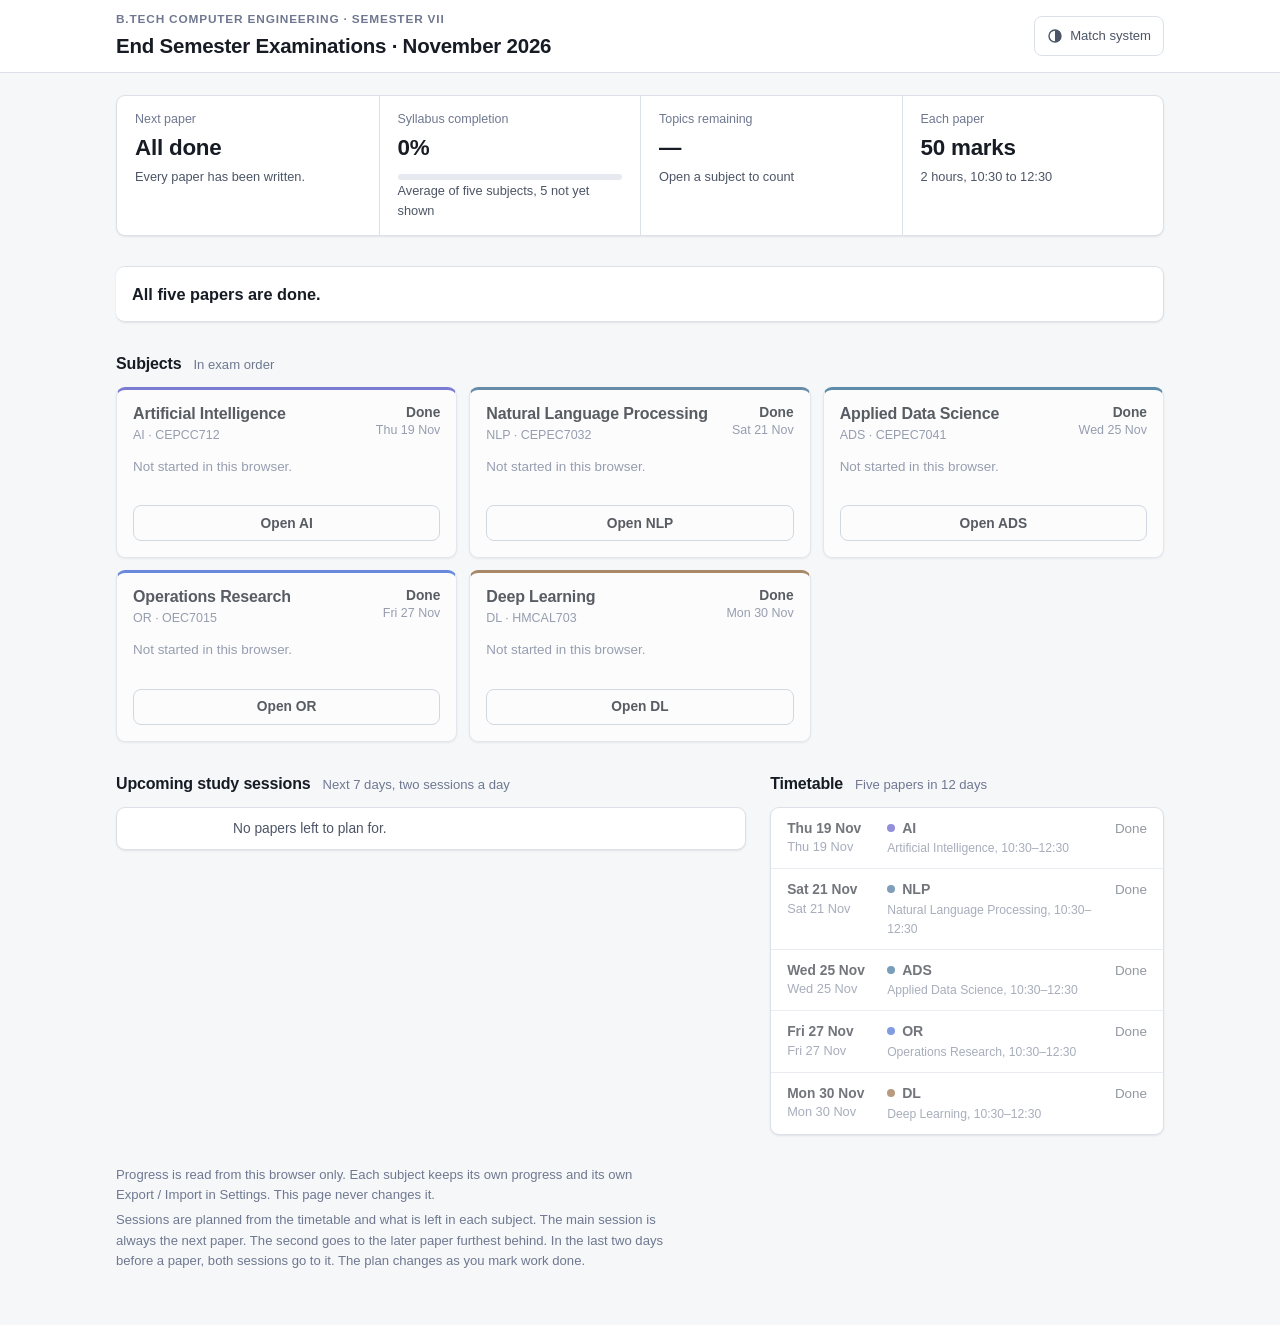
==== index.html @ dab94b2c "Complete Phase 2: bridge in all subjects, hub planner, shared design system - All five subject sites" ====
<!DOCTYPE html>
<html lang="en">
<head>
<meta charset="utf-8">
<meta name="viewport" content="width=device-width, initial-scale=1">
<title>Semester 7 · End Sem</title>
<meta name="description" content="Semester VII End Sem study dashboard: timetable, progress and study plan for all five subjects.">
<link rel="icon" href="data:image/svg+xml,%3Csvg xmlns='http://www.w3.org/2000/svg' viewBox='0 0 32 32'%3E%3Crect width='32' height='32' rx='7' fill='%23171a21'/%3E%3Ctext x='16' y='22' font-family='Arial' font-weight='700' font-size='16' fill='white' text-anchor='middle'%3E7%3C/text%3E%3C/svg%3E">
<style>
:root{
  --bg:#f5f7f9; --panel:#ffffff; --panel-2:#eef1f5;
  --ink:#161b24; --ink-soft:#4c5566; --ink-mute:#6f7890;
  --border:#dce1e9; --border-2:#c3cbd8;
  --track:#e6eaf0; --focus:#1f5f8b;
  --radius:9px;
  --shadow:0 1px 2px rgba(15,20,30,.05), 0 1px 3px rgba(15,20,30,.04);
  --mix:0%;
  color-scheme:light;
}
:root[data-theme="dark"]{
  --bg:#0f1217; --panel:#171b22; --panel-2:#1e232c;
  --ink:#e7eaf0; --ink-soft:#b0b8c6; --ink-mute:#8790a1;
  --border:#2a303b; --border-2:#3a4250;
  --track:#262c36; --focus:#8fb4ff;
  --shadow:none; --mix:45%;
  color-scheme:dark;
}
@media (prefers-color-scheme:dark){
  :root:not([data-theme="light"]){
    --bg:#0f1217; --panel:#171b22; --panel-2:#1e232c;
    --ink:#e7eaf0; --ink-soft:#b0b8c6; --ink-mute:#8790a1;
    --border:#2a303b; --border-2:#3a4250;
    --track:#262c36; --focus:#8fb4ff;
    --shadow:none; --mix:45%;
    color-scheme:dark;
  }
}
*{box-sizing:border-box}
html{-webkit-text-size-adjust:100%}
body{margin:0; background:var(--bg); color:var(--ink);
  font:15px/1.55 -apple-system,BlinkMacSystemFont,"Segoe UI",Roboto,Helvetica,Arial,sans-serif;
  overflow-x:clip}
a{color:inherit}
:focus-visible{outline:2px solid var(--focus); outline-offset:2px}
h1,h2,h3{margin:0; font-weight:600; letter-spacing:-.01em}
h2{font-size:1rem}
.wrap{max-width:1080px; margin:0 auto; padding:0 16px}
.vh{position:absolute; width:1px; height:1px; overflow:hidden; clip:rect(0 0 0 0); white-space:nowrap}
.acc{--acc:#1f5f8b; --acc-ui:color-mix(in srgb, var(--acc), #fff var(--mix))}

/* header */
.top{border-bottom:1px solid var(--border); background:var(--panel)}
.top .wrap{display:flex; align-items:center; gap:16px; min-height:64px; padding-top:10px; padding-bottom:10px}
.eyebrow{font-size:.74rem; color:var(--ink-mute); text-transform:uppercase; letter-spacing:.07em; font-weight:600}
h1{font-size:1.28rem; margin-top:2px}
.iconbtn{margin-left:auto; display:inline-flex; align-items:center; justify-content:center; gap:7px;
  min-width:40px; height:40px; padding:0 12px; border:1px solid var(--border); border-radius:8px;
  background:var(--panel); color:var(--ink-soft); font:inherit; font-size:.82rem; cursor:pointer}
.iconbtn:hover{border-color:var(--border-2); color:var(--ink)}
.iconbtn svg{width:16px; height:16px; flex:none}

main{padding:22px 0 48px}
section{margin-bottom:30px}
.sechead{display:flex; align-items:baseline; gap:12px; margin-bottom:10px; flex-wrap:wrap}
.sechead .note{font-size:.82rem; color:var(--ink-mute)}

/* overview: one row of figures, divided, not cards */
.figs{display:grid; grid-template-columns:repeat(4, minmax(0,1fr)); background:var(--panel);
  border:1px solid var(--border); border-radius:var(--radius); box-shadow:var(--shadow)}
.fig{padding:14px 18px; min-width:0}
.fig + .fig{border-left:1px solid var(--border)}
.fig .k{font-size:.78rem; color:var(--ink-mute); font-weight:500}
.fig .v{font-size:1.4rem; font-weight:650; margin-top:2px; font-variant-numeric:tabular-nums; letter-spacing:-.01em}
.fig .s{font-size:.8rem; color:var(--ink-soft); margin-top:1px}
.fig .bar{margin-top:8px; max-width:none}

/* buttons */
.btn{display:inline-flex; align-items:center; justify-content:center; gap:6px; min-height:36px; padding:0 14px;
  border-radius:8px; border:1px solid var(--border-2); background:var(--panel); color:var(--ink);
  text-decoration:none; font-size:.86rem; font-weight:550; white-space:nowrap}
.btn:hover{border-color:var(--acc-ui, var(--ink-mute))}
.btn.primary{background:var(--acc-ui); border-color:var(--acc-ui); color:#fff}
.btn.primary:hover{filter:brightness(1.08)}
:root[data-theme="dark"] .btn.primary{color:#0f1217}
@media (prefers-color-scheme:dark){ :root:not([data-theme="light"]) .btn.primary{color:#0f1217} }

/* continue */
.resume{display:flex; align-items:center; gap:14px 20px; flex-wrap:wrap; background:var(--panel);
  border:1px solid var(--border); border-left:3px solid var(--acc-ui); border-radius:var(--radius);
  padding:14px 18px 14px 16px; box-shadow:var(--shadow)}
.resume .what{flex:1 1 320px; min-width:0}
.resume .k{font-size:.78rem; color:var(--ink-mute); font-weight:500}
.resume .t{font-size:1.02rem; font-weight:600; margin-top:1px}
.resume .d{font-size:.84rem; color:var(--ink-soft); margin-top:2px; overflow-wrap:anywhere}
.resume .acts{display:flex; gap:8px; flex-wrap:wrap}

/* subject cards */
.subs{list-style:none; margin:0; padding:0; display:grid; gap:12px;
  grid-template-columns:repeat(auto-fill, minmax(min(100%, 300px), 1fr))}
.card{display:flex; flex-direction:column; background:var(--panel); border:1px solid var(--border);
  border-top:3px solid var(--acc-ui); border-radius:var(--radius); padding:14px 16px 16px; box-shadow:var(--shadow); min-width:0}
.card.done{opacity:.7}
.card .hd{display:flex; align-items:flex-start; gap:10px}
.card h3{font-size:1rem; line-height:1.3}
.card h3 a{text-decoration:none}
.card h3 a:hover{text-decoration:underline; text-underline-offset:3px}
.card .course{font-size:.78rem; color:var(--ink-mute); margin-top:1px}
.when{margin-left:auto; text-align:right; font-size:.78rem; color:var(--ink-mute); white-space:nowrap; line-height:1.3}
.when b{display:block; font-size:.86rem; color:var(--ink); font-weight:600}
.when.soon b{color:var(--acc-ui)}
.pctline{display:flex; align-items:baseline; gap:8px; margin-top:12px}
.pctline .n{font-size:1.5rem; font-weight:650; font-variant-numeric:tabular-nums; letter-spacing:-.01em}
.pctline .l{font-size:.8rem; color:var(--ink-mute)}
.bar{height:6px; border-radius:99px; background:var(--track); overflow:hidden}
.bar i{display:block; height:100%; background:var(--acc-ui, var(--ink-soft)); border-radius:99px}
.card .bar{margin-top:6px}
.facts{margin:12px 0 0; display:grid; grid-template-columns:auto minmax(0,1fr); gap:3px 12px; font-size:.84rem}
.facts dt{color:var(--ink-mute)}
.facts dd{margin:0; color:var(--ink-soft); font-variant-numeric:tabular-nums; min-width:0; overflow-wrap:anywhere}
.facts dd b{color:var(--ink); font-weight:600}
.mods{display:flex; flex-wrap:wrap; gap:2px 12px; font-size:.76rem; color:var(--ink-mute); font-variant-numeric:tabular-nums}
.mods b{color:var(--ink-soft); font-weight:600}
.mods .on b, .mods .on{color:var(--ink)}
.empty{font-size:.84rem; color:var(--ink-mute); margin-top:12px}
.card .acts{display:flex; gap:8px; margin-top:auto; padding-top:14px; flex-wrap:wrap}
.card .acts .btn{flex:1 1 auto}

/* sessions + timetable */
.two{display:grid; grid-template-columns:minmax(0,1.6fr) minmax(0,1fr); gap:24px; align-items:start}
.two section{margin-bottom:0}
.list{list-style:none; margin:0; padding:0; background:var(--panel); border:1px solid var(--border);
  border-radius:var(--radius); box-shadow:var(--shadow)}
.list li{display:grid; grid-template-columns:86px minmax(0,1fr); gap:4px 14px; padding:10px 16px; align-items:baseline}
.list li + li{border-top:1px solid var(--border)}
.list .day{font-size:.8rem; color:var(--ink-mute); font-variant-numeric:tabular-nums; white-space:nowrap; line-height:1.35}
.list .day b{display:block; color:var(--ink); font-size:.86rem; font-weight:600}
.slots{display:flex; flex-direction:column; gap:3px; min-width:0}
.slot{font-size:.86rem; color:var(--ink-soft); min-width:0; white-space:nowrap; overflow:hidden; text-overflow:ellipsis}
.slot a{text-decoration:none; font-weight:600; color:var(--acc-ui)}
.slot a:hover{text-decoration:underline; text-underline-offset:3px}
.slot .w{color:var(--ink-mute); font-size:.78rem; margin-right:6px}
.slot.paper{color:var(--ink); font-weight:600}
.tt li{grid-template-columns:86px minmax(0,1fr) auto}
.tt .s{font-size:.88rem; min-width:0}
.tt .s a{text-decoration:none; font-weight:600}
.tt .s a:hover{text-decoration:underline; text-underline-offset:3px}
.tt .s > span{display:block; font-size:.76rem; color:var(--ink-mute)}
.tt .c{font-size:.84rem; color:var(--ink-soft); white-space:nowrap; font-variant-numeric:tabular-nums}
.tt li.next .c{color:var(--acc-ui); font-weight:600}
.tt li.done{opacity:.6}
.dot{display:inline-block; width:8px; height:8px; border-radius:50%; background:var(--acc-ui); margin-right:7px; vertical-align:1px}

footer{margin-top:30px; font-size:.82rem; color:var(--ink-mute); max-width:76ch}
footer p{margin:.4em 0}

@media (max-width:860px){
  .two{grid-template-columns:minmax(0,1fr)}
  .figs{grid-template-columns:repeat(2, minmax(0,1fr))}
  .fig:nth-child(3){border-left:0}
  .fig:nth-child(n+3){border-top:1px solid var(--border)}
}
@media (max-width:520px){
  .iconbtn .tlabel{display:none}
  .list li, .tt li{grid-template-columns:72px minmax(0,1fr); padding:10px 14px}
  .tt .c{grid-column:2}
  .slot{white-space:normal}
  .fig{padding:12px 14px}
  .fig .v{font-size:1.2rem}
}
@media print{ .iconbtn, .acts, .resume{display:none} .card, .list{box-shadow:none; break-inside:avoid} }
</style>
</head>
<body>

<header class="top">
  <div class="wrap">
    <div>
      <div class="eyebrow">B.Tech Computer Engineering &middot; Semester VII</div>
      <h1>End Semester Examinations &middot; November 2026</h1>
    </div>
    <button class="iconbtn" id="theme" type="button" aria-label="Theme"></button>
  </div>
</header>

<main>
  <div class="wrap">
    <section aria-label="Semester overview"><div class="figs" id="figs"></div></section>

    <section aria-labelledby="go-h">
      <h2 class="vh" id="go-h">Continue studying</h2>
      <div id="resume"></div>
    </section>

    <section aria-labelledby="subs-h">
      <div class="sechead"><h2 id="subs-h">Subjects</h2><span class="note">In exam order</span></div>
      <ul class="subs" id="subs"></ul>
    </section>

    <div class="two">
      <section aria-labelledby="plan-h">
        <div class="sechead"><h2 id="plan-h">Upcoming study sessions</h2><span class="note">Next 7 days, two sessions a day</span></div>
        <ol class="list" id="plan"></ol>
      </section>
      <section aria-labelledby="tt-h">
        <div class="sechead"><h2 id="tt-h">Timetable</h2><span class="note" id="tt-note"></span></div>
        <ol class="list tt" id="tt"></ol>
      </section>
    </div>

    <footer>
      <p>Progress is read from this browser only. Each subject keeps its own progress and its own
         Export / Import in Settings. This page never changes it.</p>
      <p>Sessions are planned from the timetable and what is left in each subject. The main session is always the
         next paper. The second goes to the later paper furthest behind. In the last two days before a paper, both
         sessions go to it. The plan changes as you mark work done.</p>
      <p id="nojs">This page needs <code>shared/sem7.js</code> next to it.</p>
    </footer>
  </div>
</main>

<script src="shared/sem7.js"></script>
<script>
(function(){
  "use strict";
  if(!window.SEM7) return;
  document.getElementById("nojs").remove();

  var S = window.SEM7;
  var THEME_KEY = "sem7.theme";
  var PLAN_DAYS = 7;

  function esc(s){ return String(s).replace(/[&<>"]/g, function(c){ return {"&":"&amp;","<":"&lt;",">":"&gt;","\"":"&quot;"}[c]; }); }
  function plural(n, w){ return n + " " + w + (n === 1 ? "" : "s"); }
  function clip(s, n){ s = String(s).replace(/\s+/g, " ").trim(); return s.length > n ? s.slice(0, n - 1).replace(/[\s,;:.]+$/, "") + "…" : s; }
  function bar(pct, label){
    return '<div class="bar" role="progressbar" aria-label="' + esc(label) + '" aria-valuemin="0" aria-valuemax="100" aria-valuenow="' + pct + '"><i style="width:' + pct + '%"></i></div>';
  }

  /* ---------- theme: system -> light -> dark ---------- */
  var ICONS = {
    system:'<svg viewBox="0 0 16 16" aria-hidden="true"><circle cx="8" cy="8" r="6" fill="none" stroke="currentColor" stroke-width="1.4"/><path d="M8 2a6 6 0 0 1 0 12z" fill="currentColor"/></svg>',
    light:'<svg viewBox="0 0 16 16" aria-hidden="true"><circle cx="8" cy="8" r="3" fill="none" stroke="currentColor" stroke-width="1.4"/><path d="M8 1.5v1.6M8 12.9v1.6M1.5 8h1.6M12.9 8h1.6M3.4 3.4l1.1 1.1M11.5 11.5l1.1 1.1M3.4 12.6l1.1-1.1M11.5 4.5l1.1-1.1" stroke="currentColor" stroke-width="1.4" stroke-linecap="round"/></svg>',
    dark:'<svg viewBox="0 0 16 16" aria-hidden="true"><path d="M13.5 9.6A5.6 5.6 0 0 1 6.4 2.5a5.6 5.6 0 1 0 7.1 7.1z" fill="none" stroke="currentColor" stroke-width="1.4" stroke-linejoin="round"/></svg>'
  };
  var LABEL = {system:"Match system", light:"Light", dark:"Dark"};
  function applyTheme(t){
    if(t === "light" || t === "dark") document.documentElement.setAttribute("data-theme", t);
    else { t = "system"; document.documentElement.removeAttribute("data-theme"); }
    var b = document.getElementById("theme");
    b.innerHTML = ICONS[t] + '<span class="tlabel">' + LABEL[t] + '</span>';
    b.setAttribute("aria-label", "Theme: " + LABEL[t]);
    b.dataset.theme = t;
  }
  document.getElementById("theme").addEventListener("click", function(){
    var order = ["system", "light", "dark"], cur = this.dataset.theme;
    var t = order[(order.indexOf(cur) + 1) % order.length];
    S.lsSet(THEME_KEY, t);
    applyTheme(t);
  });
  applyTheme(S.lsGet(THEME_KEY));

  /* ---------- pieces ---------- */
  function whenText(c){
    if(c.state === "upcoming") return c.days >= 2 ? plural(c.days, "day") : "Tomorrow";
    return c.state === "today" ? "Today" : c.state === "live" ? "Now" : "Done";
  }
  function dayLabel(d, now){
    var p = S.dateParts(d), n = S.dayDiff(now, d);
    var rel = n === 0 ? "Today" : n === 1 ? "Tomorrow" : p.dow + ' ' + p.day + ' ' + p.mon;
    return '<b>' + rel + '</b>' + (n <= 1 ? p.dow + ' ' + p.day + ' ' + p.mon : '');
  }
  /* Where "Continue" goes: the site's own next item, else its dashboard. */
  function continueHref(s, sum){ return S.subjectHref(s, sum && sum.next && sum.next.target); }

  function cardHTML(s, sum, now, isNext){
    var c = S.countdown(s, now), p = S.dateParts(s);
    var soon = c.state !== "done" && c.days <= 3;
    var h = '<li class="card acc' + (c.state === "done" ? ' done' : '') + '" style="--acc:' + s.accent + '">' +
      '<div class="hd"><div><h3><a href="' + S.subjectHref(s) + '">' + esc(s.name) + '</a></h3>' +
        '<div class="course">' + esc(s.short) + ' &middot; ' + esc(s.course) + '</div></div>' +
        '<div class="when' + (soon ? ' soon' : '') + '"><b>' + esc(whenText(c)) + '</b>' + p.dow + ' ' + p.day + ' ' + p.mon + '</div></div>';
    if(sum){
      var mods = sum.modules.length ? '<div class="mods">' + sum.modules.map(function(m){
        var on = sum.current && sum.current.id === m.id;
        return '<span' + (on ? ' class="on"' : '') + ' title="' + esc(m.title || m.name) + '">' + esc(m.name) + ' <b>' + m.pct + '%</b></span>';
      }).join("") + '</div>' : "";
      var t = sum.topics;
      h += '<div class="pctline"><span class="n">' + sum.pct + '%</span><span class="l">' + esc(sum.label) +
          (sum.done !== null && sum.total !== null ? ' &middot; ' + sum.done + ' of ' + sum.total : '') + '</span></div>' +
        bar(sum.pct, s.short + " progress") +
        '<dl class="facts">' +
          (t ? '<dt>Topics</dt><dd><b>' + t.done + '</b> done &middot; <b>' + (t.total - t.done) + '</b> remaining</dd>' : '') +
          '<dt>Current</dt><dd>' + (sum.current ? esc(sum.current.title) : (sum.pct === 100 ? "All marked done" : "&mdash;")) + '</dd>' +
          (sum.next ? '<dt>Next</dt><dd>' + esc(clip(sum.next.title, 90)) + '</dd>' : '') +
          (mods ? '<dt>Modules</dt><dd>' + mods + '</dd>' : '') +
        '</dl>';
    } else {
      h += '<p class="empty">' + (S.hasOwnProgress(s) ? "Progress saved. Open the subject once to show it here."
                                                    : "Not started in this browser.") + '</p>';
    }
    h += '<div class="acts">' +
      (sum && sum.next ? '<a class="btn' + (isNext ? ' primary' : '') + '" href="' + continueHref(s, sum) + '">Continue</a>' : '') +
      '<a class="btn' + (isNext && !(sum && sum.next) ? ' primary' : '') + '" href="' + S.subjectHref(s) + '">' +
        (sum && sum.next ? 'Dashboard' : 'Open ' + esc(s.short)) + '</a>' +
      '</div></li>';
    return h;
  }

  function slotHTML(s, sums, w, extra){
    var sum = sums[s.code];
    return '<div class="slot"><span class="w">' + w + '</span><a class="acc" style="--acc:' + s.accent + '" href="' + continueHref(s, sum) + '">' + esc(s.short) + '</a>' +
      (extra ? ' &middot; ' + extra : '') + '</div>';
  }
  function moduleNote(s, sums){
    var sum = sums[s.code];
    return sum && sum.current ? esc(sum.current.title) : "";
  }

  /* ---------- render ---------- */
  function render(){
    var now = new Date(), next = S.nextSubject(now), list = S.SUBJECTS, sums = {};
    list.forEach(function(s){ sums[s.code] = S.readSummary(s.code); });
    var known = list.filter(function(s){ return sums[s.code]; });

    /* overview */
    var avg = Math.round(list.reduce(function(a, s){ return a + (sums[s.code] ? sums[s.code].pct : 0); }, 0) / list.length);
    var withTopics = known.filter(function(s){ return sums[s.code].topics; });
    var tLeft = withTopics.reduce(function(a, s){ var t = sums[s.code].topics; return a + t.total - t.done; }, 0);
    var tAll = withTopics.reduce(function(a, s){ return a + sums[s.code].topics.total; }, 0);
    var figs = '';
    if(next){
      var c = S.countdown(next, now), p = S.dateParts(next);
      figs += '<div class="fig"><div class="k">Next paper</div><div class="v">' + esc(next.short) + ' &middot; ' + esc(whenText(c)) + '</div>' +
        '<div class="s">' + p.dow + ' ' + p.day + ' ' + p.mon + ', ' + S.EXAM.start + '</div></div>';
    } else {
      figs += '<div class="fig"><div class="k">Next paper</div><div class="v">All done</div><div class="s">Every paper has been written.</div></div>';
    }
    figs += '<div class="fig"><div class="k">Syllabus completion</div><div class="v">' + avg + '%</div>' + bar(avg, "Average progress across subjects") +
      '<div class="s">Average of five subjects' + (known.length < list.length ? ', ' + (list.length - known.length) + ' not yet shown' : '') + '</div></div>';
    figs += '<div class="fig"><div class="k">Topics remaining</div><div class="v">' + (withTopics.length ? tLeft : '&mdash;') + '</div>' +
      '<div class="s">' + (withTopics.length ? 'of ' + tAll + ' in ' + plural(withTopics.length, "subject") : 'Open a subject to count') + '</div></div>';
    figs += '<div class="fig"><div class="k">Each paper</div><div class="v">' + S.EXAM.marks + ' marks</div>' +
      '<div class="s">' + S.EXAM.duration + ', ' + S.EXAM.start + ' to ' + S.EXAM.end + '</div></div>';
    document.getElementById("figs").innerHTML = figs;

    /* continue: the next paper that still has work, else the next paper */
    var pick = null;
    list.forEach(function(s){
      if(pick || S.countdown(s, now).state === "done") return;
      var x = sums[s.code];
      if(!x || x.pct < 100) pick = s;
    });
    pick = pick || next;
    var r = document.getElementById("resume");
    if(pick){
      var ps = sums[pick.code], pc = S.countdown(pick, now);
      r.className = "resume acc";
      r.style.setProperty("--acc", pick.accent);
      r.innerHTML = '<div class="what"><div class="k">Continue studying &middot; ' + esc(pick.short) + ' paper ' +
          (pc.state === "upcoming" ? pc.text : pc.text.toLowerCase()) + '</div>' +
        '<div class="t">' + esc(pick.name) + (ps && ps.current ? ' &middot; ' + esc(ps.current.title.split(" · ")[0]) : '') + '</div>' +
        '<div class="d">' + (ps && ps.next ? 'Next: ' + esc(clip(ps.next.title, 140)) :
          ps ? esc(ps.pct + "% " + ps.label.toLowerCase()) : 'Open it once to pick up where you left off.') + '</div></div>' +
        '<div class="acts"><a class="btn primary" href="' + continueHref(pick, ps) + '">' + (ps && ps.next ? 'Continue' : 'Open ' + esc(pick.short)) +
          ' <span aria-hidden="true">&rarr;</span></a></div>';
    } else {
      r.className = "resume";
      r.innerHTML = '<div class="what"><div class="t">All five papers are done.</div></div>';
    }

    /* subjects */
    document.getElementById("subs").innerHTML = list.map(function(s){ return cardHTML(s, sums[s.code], now, s === pick); }).join("");

    /* sessions */
    var days = S.plan(now, sums, PLAN_DAYS);
    document.getElementById("plan").innerHTML = days.length ? days.map(function(d){
      var slots = '';
      if(d.exam){
        slots += '<div class="slot paper acc" style="--acc:' + d.exam.accent + '"><span class="dot"></span>' + esc(d.exam.short) + ' paper, ' + S.EXAM.start + '&ndash;' + S.EXAM.end + '</div>';
        if(d.main) slots += slotHTML(d.main, sums, "Afternoon", moduleNote(d.main, sums));
      } else if(d.full){
        slots += slotHTML(d.main, sums, "Both", "final revision before the paper");
      } else {
        slots += slotHTML(d.main, sums, "Main", moduleNote(d.main, sums));
        if(d.also) slots += slotHTML(d.also, sums, "Second", moduleNote(d.also, sums));
      }
      return '<li><div class="day">' + dayLabel(d.date, now) + '</div><div class="slots">' + slots + '</div></li>';
    }).join("") : '<li><div class="day"></div><div class="slots"><div class="slot">No papers left to plan for.</div></div></li>';

    /* timetable */
    var first = list[0], last = list[list.length - 1];
    document.getElementById("tt-note").textContent =
      "Five papers in " + plural(S.dayDiff(S.examStart(first), S.examStart(last)) + 1, "day");
    document.getElementById("tt").innerHTML = list.map(function(s){
      var c = S.countdown(s, now);
      return '<li class="acc' + (s === next ? ' next' : '') + (c.state === "done" ? ' done' : '') + '" style="--acc:' + s.accent + '">' +
        '<div class="day">' + dayLabel(S.examStart(s), now) + '</div>' +
        '<div class="s"><a href="' + S.subjectHref(s) + '"><span class="dot" aria-hidden="true"></span>' + esc(s.short) + '</a>' +
          '<span>' + esc(s.name) + ', ' + S.EXAM.start + '&ndash;' + S.EXAM.end + '</span></div>' +
        '<div class="c">' + esc(c.state === "upcoming" ? c.text : whenText(c)) + '</div></li>';
    }).join("");
  }

  render();
  /* Stay current: another tab may have published a summary, and countdowns move. */
  window.addEventListener("storage", function(e){ if(!e.key || e.key.indexOf("sem7.") === 0) render(); });
  document.addEventListener("visibilitychange", function(){ if(document.visibilityState === "visible") render(); });
  window.addEventListener("pageshow", render);
  setInterval(render, 60000);
})();
</script>
</body>
</html>
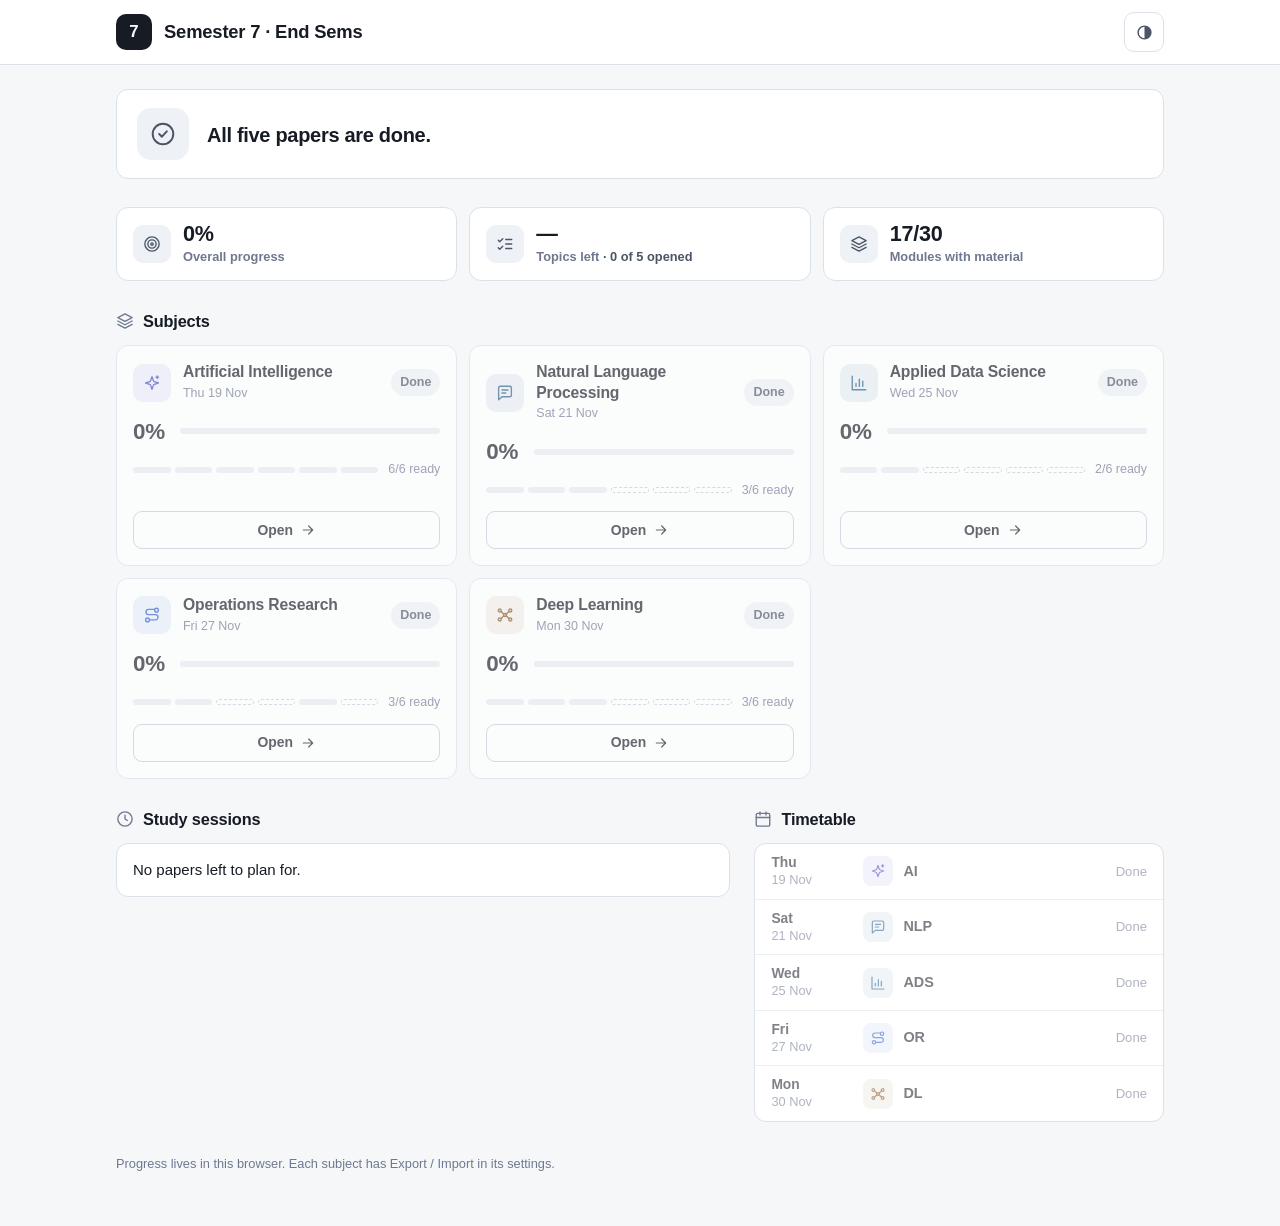
==== commit 997458d8: "Phase 2: Modules 1-6 in every subject, pending-module pages, icon dashboards - shared/syllabus.js: a" ====
--- a/index.html
+++ b/index.html
@@ -11,9 +11,8 @@
   --bg:#f5f7f9; --panel:#ffffff; --panel-2:#eef1f5;
   --ink:#161b24; --ink-soft:#4c5566; --ink-mute:#6f7890;
   --border:#dce1e9; --border-2:#c3cbd8;
-  --track:#e6eaf0; --focus:#1f5f8b;
-  --radius:9px;
-  --shadow:0 1px 2px rgba(15,20,30,.05), 0 1px 3px rgba(15,20,30,.04);
+  --track:#e6eaf0; --focus:#1f5f8b; --warn:#8a5d06;
+  --radius:12px;
   --mix:0%;
   color-scheme:light;
 }
@@ -21,8 +20,8 @@
   --bg:#0f1217; --panel:#171b22; --panel-2:#1e232c;
   --ink:#e7eaf0; --ink-soft:#b0b8c6; --ink-mute:#8790a1;
   --border:#2a303b; --border-2:#3a4250;
-  --track:#262c36; --focus:#8fb4ff;
-  --shadow:none; --mix:45%;
+  --track:#262c36; --focus:#8fb4ff; --warn:#e0af57;
+  --mix:45%;
   color-scheme:dark;
 }
 @media (prefers-color-scheme:dark){
@@ -30,211 +29,211 @@
     --bg:#0f1217; --panel:#171b22; --panel-2:#1e232c;
     --ink:#e7eaf0; --ink-soft:#b0b8c6; --ink-mute:#8790a1;
     --border:#2a303b; --border-2:#3a4250;
-    --track:#262c36; --focus:#8fb4ff;
-    --shadow:none; --mix:45%;
+    --track:#262c36; --focus:#8fb4ff; --warn:#e0af57;
+    --mix:45%;
     color-scheme:dark;
   }
 }
 *{box-sizing:border-box}
 html{-webkit-text-size-adjust:100%}
 body{margin:0; background:var(--bg); color:var(--ink);
-  font:15px/1.55 -apple-system,BlinkMacSystemFont,"Segoe UI",Roboto,Helvetica,Arial,sans-serif;
+  font:15px/1.5 -apple-system,BlinkMacSystemFont,"Segoe UI",Roboto,Helvetica,Arial,sans-serif;
   overflow-x:clip}
 a{color:inherit}
 :focus-visible{outline:2px solid var(--focus); outline-offset:2px}
-h1,h2,h3{margin:0; font-weight:600; letter-spacing:-.01em}
-h2{font-size:1rem}
+h1,h2,h3{margin:0; font-weight:650; letter-spacing:-.01em}
 .wrap{max-width:1080px; margin:0 auto; padding:0 16px}
-.vh{position:absolute; width:1px; height:1px; overflow:hidden; clip:rect(0 0 0 0); white-space:nowrap}
-.acc{--acc:#1f5f8b; --acc-ui:color-mix(in srgb, var(--acc), #fff var(--mix))}
+.acc{--acc:#1f5f8b; --acc-ui:color-mix(in srgb, var(--acc), #fff var(--mix));
+  --acc-soft:color-mix(in srgb, var(--acc-ui) 11%, var(--panel))}
+.s7-i{width:18px; height:18px; flex:none; display:block}
 
 /* header */
-.top{border-bottom:1px solid var(--border); background:var(--panel)}
-.top .wrap{display:flex; align-items:center; gap:16px; min-height:64px; padding-top:10px; padding-bottom:10px}
-.eyebrow{font-size:.74rem; color:var(--ink-mute); text-transform:uppercase; letter-spacing:.07em; font-weight:600}
-h1{font-size:1.28rem; margin-top:2px}
-.iconbtn{margin-left:auto; display:inline-flex; align-items:center; justify-content:center; gap:7px;
-  min-width:40px; height:40px; padding:0 12px; border:1px solid var(--border); border-radius:8px;
-  background:var(--panel); color:var(--ink-soft); font:inherit; font-size:.82rem; cursor:pointer}
+.top{background:var(--panel); border-bottom:1px solid var(--border)}
+.top .wrap{display:flex; align-items:center; gap:12px; min-height:64px}
+.logo{display:inline-flex; align-items:center; justify-content:center; width:36px; height:36px; border-radius:10px;
+  background:var(--ink); color:var(--bg); font-weight:750; font-size:1.05rem}
+h1{font-size:1.15rem}
+.iconbtn{margin-left:auto; display:inline-flex; align-items:center; justify-content:center; width:40px; height:40px;
+  border:1px solid var(--border); border-radius:10px; background:var(--panel); color:var(--ink-soft); cursor:pointer}
 .iconbtn:hover{border-color:var(--border-2); color:var(--ink)}
-.iconbtn svg{width:16px; height:16px; flex:none}
-
-main{padding:22px 0 48px}
-section{margin-bottom:30px}
-.sechead{display:flex; align-items:baseline; gap:12px; margin-bottom:10px; flex-wrap:wrap}
-.sechead .note{font-size:.82rem; color:var(--ink-mute)}
-
-/* overview: one row of figures, divided, not cards */
-.figs{display:grid; grid-template-columns:repeat(4, minmax(0,1fr)); background:var(--panel);
-  border:1px solid var(--border); border-radius:var(--radius); box-shadow:var(--shadow)}
-.fig{padding:14px 18px; min-width:0}
-.fig + .fig{border-left:1px solid var(--border)}
-.fig .k{font-size:.78rem; color:var(--ink-mute); font-weight:500}
-.fig .v{font-size:1.4rem; font-weight:650; margin-top:2px; font-variant-numeric:tabular-nums; letter-spacing:-.01em}
-.fig .s{font-size:.8rem; color:var(--ink-soft); margin-top:1px}
-.fig .bar{margin-top:8px; max-width:none}
+.iconbtn svg{width:17px; height:17px}
+
+main{padding:24px 0 40px}
+section{margin-bottom:28px}
+h2{display:flex; align-items:center; gap:9px; font-size:1.02rem; margin-bottom:12px}
+h2 .s7-i{color:var(--ink-mute)}
 
 /* buttons */
-.btn{display:inline-flex; align-items:center; justify-content:center; gap:6px; min-height:36px; padding:0 14px;
-  border-radius:8px; border:1px solid var(--border-2); background:var(--panel); color:var(--ink);
-  text-decoration:none; font-size:.86rem; font-weight:550; white-space:nowrap}
+.btn{display:inline-flex; align-items:center; justify-content:center; gap:7px; min-height:38px; padding:0 15px;
+  border-radius:9px; border:1px solid var(--border-2); background:var(--panel); color:var(--ink);
+  text-decoration:none; font-size:.87rem; font-weight:600; white-space:nowrap}
 .btn:hover{border-color:var(--acc-ui, var(--ink-mute))}
+.btn .s7-i{width:16px; height:16px}
 .btn.primary{background:var(--acc-ui); border-color:var(--acc-ui); color:#fff}
 .btn.primary:hover{filter:brightness(1.08)}
 :root[data-theme="dark"] .btn.primary{color:#0f1217}
 @media (prefers-color-scheme:dark){ :root:not([data-theme="light"]) .btn.primary{color:#0f1217} }
 
-/* continue */
-.resume{display:flex; align-items:center; gap:14px 20px; flex-wrap:wrap; background:var(--panel);
-  border:1px solid var(--border); border-left:3px solid var(--acc-ui); border-radius:var(--radius);
-  padding:14px 18px 14px 16px; box-shadow:var(--shadow)}
-.resume .what{flex:1 1 320px; min-width:0}
-.resume .k{font-size:.78rem; color:var(--ink-mute); font-weight:500}
-.resume .t{font-size:1.02rem; font-weight:600; margin-top:1px}
-.resume .d{font-size:.84rem; color:var(--ink-soft); margin-top:2px; overflow-wrap:anywhere}
-.resume .acts{display:flex; gap:8px; flex-wrap:wrap}
+/* icon tiles */
+.ico{display:inline-flex; align-items:center; justify-content:center; flex:none; width:38px; height:38px;
+  border-radius:10px; background:var(--acc-soft, var(--panel-2)); color:var(--acc-ui, var(--ink-soft))}
+.ico.lg{width:52px; height:52px; border-radius:14px}
+.ico.lg .s7-i{width:26px; height:26px}
+
+/* next paper */
+.hero{display:flex; align-items:center; gap:16px 18px; flex-wrap:wrap; background:var(--panel);
+  border:1px solid var(--border); border-radius:var(--radius); padding:18px 20px; position:relative; overflow:hidden}
+.hero::before{content:""; position:absolute; inset:0 auto 0 0; width:4px; background:var(--acc-ui)}
+.hero .what{flex:1 1 260px; min-width:0}
+.hero .k{font-size:.8rem; font-weight:600; color:var(--acc-ui)}
+.hero .t{font-size:1.25rem; font-weight:680; margin-top:1px; letter-spacing:-.015em}
+.hero .d{font-size:.86rem; color:var(--ink-soft); margin-top:3px; overflow-wrap:anywhere}
+.hero .count{text-align:center; padding:0 6px}
+.hero .count b{display:block; font-size:2rem; line-height:1; font-weight:720; font-variant-numeric:tabular-nums; letter-spacing:-.02em}
+.hero .count span{font-size:.76rem; color:var(--ink-mute); font-weight:550}
+
+/* stats */
+.stats{display:grid; grid-template-columns:repeat(3, minmax(0,1fr)); gap:12px}
+.stat{display:flex; align-items:center; gap:12px; background:var(--panel); border:1px solid var(--border);
+  border-radius:var(--radius); padding:14px 16px; min-width:0}
+.stat .v{font-size:1.35rem; font-weight:700; line-height:1.15; font-variant-numeric:tabular-nums; letter-spacing:-.01em}
+.stat .l{font-size:.8rem; color:var(--ink-mute); font-weight:550}
+.stat .l b{color:var(--ink-soft); font-weight:600}
 
 /* subject cards */
 .subs{list-style:none; margin:0; padding:0; display:grid; gap:12px;
   grid-template-columns:repeat(auto-fill, minmax(min(100%, 300px), 1fr))}
-.card{display:flex; flex-direction:column; background:var(--panel); border:1px solid var(--border);
-  border-top:3px solid var(--acc-ui); border-radius:var(--radius); padding:14px 16px 16px; box-shadow:var(--shadow); min-width:0}
-.card.done{opacity:.7}
-.card .hd{display:flex; align-items:flex-start; gap:10px}
-.card h3{font-size:1rem; line-height:1.3}
+.card{display:flex; flex-direction:column; gap:12px; background:var(--panel); border:1px solid var(--border);
+  border-radius:var(--radius); padding:16px; min-width:0}
+.card.done{opacity:.65}
+.card .hd{display:flex; align-items:center; gap:12px}
+.card .nm{flex:1; min-width:0}
+.card h3{font-size:.98rem; line-height:1.3}
 .card h3 a{text-decoration:none}
 .card h3 a:hover{text-decoration:underline; text-underline-offset:3px}
-.card .course{font-size:.78rem; color:var(--ink-mute); margin-top:1px}
-.when{margin-left:auto; text-align:right; font-size:.78rem; color:var(--ink-mute); white-space:nowrap; line-height:1.3}
-.when b{display:block; font-size:.86rem; color:var(--ink); font-weight:600}
-.when.soon b{color:var(--acc-ui)}
-.pctline{display:flex; align-items:baseline; gap:8px; margin-top:12px}
-.pctline .n{font-size:1.5rem; font-weight:650; font-variant-numeric:tabular-nums; letter-spacing:-.01em}
-.pctline .l{font-size:.8rem; color:var(--ink-mute)}
+.card .dt{font-size:.78rem; color:var(--ink-mute); margin-top:1px}
+.days{flex:none; font-size:.78rem; font-weight:650; padding:4px 9px; border-radius:999px;
+  background:var(--panel-2); color:var(--ink-soft); white-space:nowrap; font-variant-numeric:tabular-nums}
+.days.soon{background:var(--acc-soft); color:var(--acc-ui)}
+.pct{display:flex; align-items:center; gap:10px}
+.pct b{font-size:1.4rem; font-weight:700; font-variant-numeric:tabular-nums; letter-spacing:-.01em; min-width:3ch}
+.pct .bar{flex:1}
 .bar{height:6px; border-radius:99px; background:var(--track); overflow:hidden}
 .bar i{display:block; height:100%; background:var(--acc-ui, var(--ink-soft)); border-radius:99px}
-.card .bar{margin-top:6px}
-.facts{margin:12px 0 0; display:grid; grid-template-columns:auto minmax(0,1fr); gap:3px 12px; font-size:.84rem}
-.facts dt{color:var(--ink-mute)}
-.facts dd{margin:0; color:var(--ink-soft); font-variant-numeric:tabular-nums; min-width:0; overflow-wrap:anywhere}
-.facts dd b{color:var(--ink); font-weight:600}
-.mods{display:flex; flex-wrap:wrap; gap:2px 12px; font-size:.76rem; color:var(--ink-mute); font-variant-numeric:tabular-nums}
-.mods b{color:var(--ink-soft); font-weight:600}
-.mods .on b, .mods .on{color:var(--ink)}
-.empty{font-size:.84rem; color:var(--ink-mute); margin-top:12px}
-.card .acts{display:flex; gap:8px; margin-top:auto; padding-top:14px; flex-wrap:wrap}
-.card .acts .btn{flex:1 1 auto}
+.mods{display:flex; align-items:center; gap:10px; font-size:.78rem; color:var(--ink-mute)}
+.pips{display:grid; grid-template-columns:repeat(6, 1fr); gap:4px; flex:1}
+.pip{height:6px; border-radius:3px; background:var(--track); overflow:hidden}
+.pip i{display:block; height:100%; background:var(--acc-ui)}
+.pip.pending{background:none; border:1px dashed var(--border-2); height:6px}
+.mods .ready{white-space:nowrap; font-variant-numeric:tabular-nums}
+.nexttopic{display:flex; gap:8px; align-items:flex-start; font-size:.84rem; color:var(--ink-soft); min-width:0}
+.nexttopic .s7-i{width:15px; height:15px; margin-top:2px; color:var(--ink-mute)}
+.nexttopic span{min-width:0; overflow:hidden; text-overflow:ellipsis; display:-webkit-box; -webkit-line-clamp:2; -webkit-box-orient:vertical}
+.card .acts{display:flex; gap:8px; margin-top:auto}
+.card .acts .btn{flex:1}
 
 /* sessions + timetable */
-.two{display:grid; grid-template-columns:minmax(0,1.6fr) minmax(0,1fr); gap:24px; align-items:start}
+.two{display:grid; grid-template-columns:minmax(0,1.5fr) minmax(0,1fr); gap:24px; align-items:start}
 .two section{margin-bottom:0}
-.list{list-style:none; margin:0; padding:0; background:var(--panel); border:1px solid var(--border);
-  border-radius:var(--radius); box-shadow:var(--shadow)}
-.list li{display:grid; grid-template-columns:86px minmax(0,1fr); gap:4px 14px; padding:10px 16px; align-items:baseline}
+.list{list-style:none; margin:0; padding:0; background:var(--panel); border:1px solid var(--border); border-radius:var(--radius)}
+.list li{display:flex; align-items:center; gap:14px; padding:10px 16px; min-height:52px}
 .list li + li{border-top:1px solid var(--border)}
-.list .day{font-size:.8rem; color:var(--ink-mute); font-variant-numeric:tabular-nums; white-space:nowrap; line-height:1.35}
-.list .day b{display:block; color:var(--ink); font-size:.86rem; font-weight:600}
-.slots{display:flex; flex-direction:column; gap:3px; min-width:0}
-.slot{font-size:.86rem; color:var(--ink-soft); min-width:0; white-space:nowrap; overflow:hidden; text-overflow:ellipsis}
-.slot a{text-decoration:none; font-weight:600; color:var(--acc-ui)}
-.slot a:hover{text-decoration:underline; text-underline-offset:3px}
-.slot .w{color:var(--ink-mute); font-size:.78rem; margin-right:6px}
-.slot.paper{color:var(--ink); font-weight:600}
-.tt li{grid-template-columns:86px minmax(0,1fr) auto}
-.tt .s{font-size:.88rem; min-width:0}
-.tt .s a{text-decoration:none; font-weight:600}
+.day{width:78px; flex:none; font-size:.8rem; color:var(--ink-mute); font-variant-numeric:tabular-nums; line-height:1.3}
+.day b{display:block; color:var(--ink); font-size:.86rem; font-weight:620}
+.slots{display:flex; flex-wrap:wrap; gap:6px; min-width:0}
+.chip{display:inline-flex; align-items:center; gap:6px; padding:4px 10px 4px 7px; border-radius:999px; font-size:.8rem;
+  font-weight:600; text-decoration:none; background:var(--acc-soft); color:var(--acc-ui); white-space:nowrap}
+.chip .s7-i{width:14px; height:14px}
+.chip:hover{filter:brightness(.97)}
+.chip.paper{background:var(--acc-ui); color:#fff}
+:root[data-theme="dark"] .chip.paper{color:#0f1217}
+@media (prefers-color-scheme:dark){ :root:not([data-theme="light"]) .chip.paper{color:#0f1217} }
+.tt .s{flex:1; min-width:0; display:flex; align-items:center; gap:10px; font-size:.9rem; font-weight:600}
+.tt .s a{text-decoration:none; min-width:0; overflow:hidden; text-overflow:ellipsis; white-space:nowrap}
 .tt .s a:hover{text-decoration:underline; text-underline-offset:3px}
-.tt .s > span{display:block; font-size:.76rem; color:var(--ink-mute)}
-.tt .c{font-size:.84rem; color:var(--ink-soft); white-space:nowrap; font-variant-numeric:tabular-nums}
-.tt li.next .c{color:var(--acc-ui); font-weight:600}
-.tt li.done{opacity:.6}
-.dot{display:inline-block; width:8px; height:8px; border-radius:50%; background:var(--acc-ui); margin-right:7px; vertical-align:1px}
-
-footer{margin-top:30px; font-size:.82rem; color:var(--ink-mute); max-width:76ch}
-footer p{margin:.4em 0}
+.tt .ico{width:30px; height:30px; border-radius:8px}
+.tt .ico .s7-i{width:16px; height:16px}
+.tt .c{font-size:.82rem; color:var(--ink-mute); white-space:nowrap; font-variant-numeric:tabular-nums}
+.tt li.next .c{color:var(--acc-ui); font-weight:650}
+.tt li.done{opacity:.55}
+
+footer{margin-top:32px; font-size:.8rem; color:var(--ink-mute)}
 
 @media (max-width:860px){
   .two{grid-template-columns:minmax(0,1fr)}
-  .figs{grid-template-columns:repeat(2, minmax(0,1fr))}
-  .fig:nth-child(3){border-left:0}
-  .fig:nth-child(n+3){border-top:1px solid var(--border)}
-}
-@media (max-width:520px){
-  .iconbtn .tlabel{display:none}
-  .list li, .tt li{grid-template-columns:72px minmax(0,1fr); padding:10px 14px}
-  .tt .c{grid-column:2}
-  .slot{white-space:normal}
-  .fig{padding:12px 14px}
-  .fig .v{font-size:1.2rem}
-}
-@media print{ .iconbtn, .acts, .resume{display:none} .card, .list{box-shadow:none; break-inside:avoid} }
+}
+@media (max-width:620px){
+  .stats{grid-template-columns:minmax(0,1fr)}
+  .stat{padding:12px 14px}
+  .hero{padding:16px}
+  .hero .count{display:flex; align-items:baseline; gap:6px; text-align:left; padding:0; flex:1 1 100%}
+  .hero .count b{font-size:1.5rem}
+  .hero .acts{flex:1 1 100%}
+  .hero .acts .btn{width:100%}
+  .list li{padding:10px 14px; gap:12px}
+  .day{width:64px}
+}
+@media print{ .iconbtn, .acts{display:none} .card, .list{break-inside:avoid} }
 </style>
 </head>
 <body>
 
 <header class="top">
   <div class="wrap">
-    <div>
-      <div class="eyebrow">B.Tech Computer Engineering &middot; Semester VII</div>
-      <h1>End Semester Examinations &middot; November 2026</h1>
-    </div>
+    <span class="logo" aria-hidden="true">7</span>
+    <h1>Semester 7 &middot; End Sems</h1>
     <button class="iconbtn" id="theme" type="button" aria-label="Theme"></button>
   </div>
 </header>
 
 <main>
   <div class="wrap">
-    <section aria-label="Semester overview"><div class="figs" id="figs"></div></section>
-
-    <section aria-labelledby="go-h">
-      <h2 class="vh" id="go-h">Continue studying</h2>
-      <div id="resume"></div>
-    </section>
+    <section aria-label="Next paper"><div id="hero"></div></section>
+    <section aria-label="Overview"><div class="stats" id="stats"></div></section>
 
     <section aria-labelledby="subs-h">
-      <div class="sechead"><h2 id="subs-h">Subjects</h2><span class="note">In exam order</span></div>
+      <h2 id="subs-h"></h2>
       <ul class="subs" id="subs"></ul>
     </section>
 
     <div class="two">
       <section aria-labelledby="plan-h">
-        <div class="sechead"><h2 id="plan-h">Upcoming study sessions</h2><span class="note">Next 7 days, two sessions a day</span></div>
+        <h2 id="plan-h"></h2>
         <ol class="list" id="plan"></ol>
       </section>
       <section aria-labelledby="tt-h">
-        <div class="sechead"><h2 id="tt-h">Timetable</h2><span class="note" id="tt-note"></span></div>
+        <h2 id="tt-h"></h2>
         <ol class="list tt" id="tt"></ol>
       </section>
     </div>
 
-    <footer>
-      <p>Progress is read from this browser only. Each subject keeps its own progress and its own
-         Export / Import in Settings. This page never changes it.</p>
-      <p>Sessions are planned from the timetable and what is left in each subject. The main session is always the
-         next paper. The second goes to the later paper furthest behind. In the last two days before a paper, both
-         sessions go to it. The plan changes as you mark work done.</p>
-      <p id="nojs">This page needs <code>shared/sem7.js</code> next to it.</p>
-    </footer>
+    <footer><p id="nojs">This page needs <code>shared/sem7.js</code> next to it.</p>
+      <p>Progress lives in this browser. Each subject has Export / Import in its settings.</p></footer>
   </div>
 </main>
 
 <script src="shared/sem7.js"></script>
+<script src="shared/syllabus.js"></script>
 <script>
 (function(){
   "use strict";
   if(!window.SEM7) return;
   document.getElementById("nojs").remove();
 
-  var S = window.SEM7;
+  var S = window.SEM7, I = S.icon;
   var THEME_KEY = "sem7.theme";
   var PLAN_DAYS = 7;
 
   function esc(s){ return String(s).replace(/[&<>"]/g, function(c){ return {"&":"&amp;","<":"&lt;",">":"&gt;","\"":"&quot;"}[c]; }); }
   function plural(n, w){ return n + " " + w + (n === 1 ? "" : "s"); }
-  function clip(s, n){ s = String(s).replace(/\s+/g, " ").trim(); return s.length > n ? s.slice(0, n - 1).replace(/[\s,;:.]+$/, "") + "…" : s; }
   function bar(pct, label){
     return '<div class="bar" role="progressbar" aria-label="' + esc(label) + '" aria-valuemin="0" aria-valuemax="100" aria-valuenow="' + pct + '"><i style="width:' + pct + '%"></i></div>';
   }
+  function accStyle(s){ return ' style="--acc:' + s.accent + '"'; }
+
+  document.getElementById("subs-h").innerHTML = I("layers") + "Subjects";
+  document.getElementById("plan-h").innerHTML = I("clock") + "Study sessions";
+  document.getElementById("tt-h").innerHTML = I("calendar") + "Timetable";
 
   /* ---------- theme: system -> light -> dark ---------- */
   var ICONS = {
@@ -247,8 +246,9 @@
     if(t === "light" || t === "dark") document.documentElement.setAttribute("data-theme", t);
     else { t = "system"; document.documentElement.removeAttribute("data-theme"); }
     var b = document.getElementById("theme");
-    b.innerHTML = ICONS[t] + '<span class="tlabel">' + LABEL[t] + '</span>';
+    b.innerHTML = ICONS[t];
     b.setAttribute("aria-label", "Theme: " + LABEL[t]);
+    b.title = "Theme: " + LABEL[t];
     b.dataset.theme = t;
   }
   document.getElementById("theme").addEventListener("click", function(){
@@ -264,84 +264,52 @@
     if(c.state === "upcoming") return c.days >= 2 ? plural(c.days, "day") : "Tomorrow";
     return c.state === "today" ? "Today" : c.state === "live" ? "Now" : "Done";
   }
+  function dateText(s){ var p = S.dateParts(s); return p.dow + " " + p.day + " " + p.mon; }
   function dayLabel(d, now){
     var p = S.dateParts(d), n = S.dayDiff(now, d);
-    var rel = n === 0 ? "Today" : n === 1 ? "Tomorrow" : p.dow + ' ' + p.day + ' ' + p.mon;
-    return '<b>' + rel + '</b>' + (n <= 1 ? p.dow + ' ' + p.day + ' ' + p.mon : '');
+    var rel = n === 0 ? "Today" : n === 1 ? "Tomorrow" : p.dow;
+    return '<b>' + rel + '</b>' + p.day + ' ' + p.mon;
   }
   /* Where "Continue" goes: the site's own next item, else its dashboard. */
   function continueHref(s, sum){ return S.subjectHref(s, sum && sum.next && sum.next.target); }
 
+  /* The six syllabus modules with the site's own module figures laid over them. */
+  function modules(s, sum){
+    var syl = S.syllabus(s.code), got = {};
+    (sum ? sum.modules : []).forEach(function(m){ got[m.id] = m.pct; });
+    return syl ? syl.modules.map(function(m){
+      return { n:m.n, title:m.title, ready:!!m.built, pct:got[m.id] || 0 };
+    }) : [];
+  }
+
   function cardHTML(s, sum, now, isNext){
-    var c = S.countdown(s, now), p = S.dateParts(s);
-    var soon = c.state !== "done" && c.days <= 3;
-    var h = '<li class="card acc' + (c.state === "done" ? ' done' : '') + '" style="--acc:' + s.accent + '">' +
-      '<div class="hd"><div><h3><a href="' + S.subjectHref(s) + '">' + esc(s.name) + '</a></h3>' +
-        '<div class="course">' + esc(s.short) + ' &middot; ' + esc(s.course) + '</div></div>' +
-        '<div class="when' + (soon ? ' soon' : '') + '"><b>' + esc(whenText(c)) + '</b>' + p.dow + ' ' + p.day + ' ' + p.mon + '</div></div>';
-    if(sum){
-      var mods = sum.modules.length ? '<div class="mods">' + sum.modules.map(function(m){
-        var on = sum.current && sum.current.id === m.id;
-        return '<span' + (on ? ' class="on"' : '') + ' title="' + esc(m.title || m.name) + '">' + esc(m.name) + ' <b>' + m.pct + '%</b></span>';
-      }).join("") + '</div>' : "";
-      var t = sum.topics;
-      h += '<div class="pctline"><span class="n">' + sum.pct + '%</span><span class="l">' + esc(sum.label) +
-          (sum.done !== null && sum.total !== null ? ' &middot; ' + sum.done + ' of ' + sum.total : '') + '</span></div>' +
-        bar(sum.pct, s.short + " progress") +
-        '<dl class="facts">' +
-          (t ? '<dt>Topics</dt><dd><b>' + t.done + '</b> done &middot; <b>' + (t.total - t.done) + '</b> remaining</dd>' : '') +
-          '<dt>Current</dt><dd>' + (sum.current ? esc(sum.current.title) : (sum.pct === 100 ? "All marked done" : "&mdash;")) + '</dd>' +
-          (sum.next ? '<dt>Next</dt><dd>' + esc(clip(sum.next.title, 90)) + '</dd>' : '') +
-          (mods ? '<dt>Modules</dt><dd>' + mods + '</dd>' : '') +
-        '</dl>';
-    } else {
-      h += '<p class="empty">' + (S.hasOwnProgress(s) ? "Progress saved. Open the subject once to show it here."
-                                                    : "Not started in this browser.") + '</p>';
-    }
-    h += '<div class="acts">' +
-      (sum && sum.next ? '<a class="btn' + (isNext ? ' primary' : '') + '" href="' + continueHref(s, sum) + '">Continue</a>' : '') +
-      '<a class="btn' + (isNext && !(sum && sum.next) ? ' primary' : '') + '" href="' + S.subjectHref(s) + '">' +
-        (sum && sum.next ? 'Dashboard' : 'Open ' + esc(s.short)) + '</a>' +
-      '</div></li>';
-    return h;
-  }
-
-  function slotHTML(s, sums, w, extra){
-    var sum = sums[s.code];
-    return '<div class="slot"><span class="w">' + w + '</span><a class="acc" style="--acc:' + s.accent + '" href="' + continueHref(s, sum) + '">' + esc(s.short) + '</a>' +
-      (extra ? ' &middot; ' + extra : '') + '</div>';
-  }
-  function moduleNote(s, sums){
-    var sum = sums[s.code];
-    return sum && sum.current ? esc(sum.current.title) : "";
+    var c = S.countdown(s, now), soon = c.state !== "done" && c.days <= 3;
+    var mods = modules(s, sum), ready = mods.filter(function(m){ return m.ready; }).length;
+    var pct = sum ? sum.pct : 0;
+    var pips = '<div class="pips">' + mods.map(function(m){
+      return '<span class="pip' + (m.ready ? '' : ' pending') + '" title="Module ' + m.n + ' · ' + esc(m.title) +
+        (m.ready ? ' · ' + m.pct + '%' : ' · material pending') + '">' + (m.ready ? '<i style="width:' + m.pct + '%"></i>' : '') + '</span>';
+    }).join("") + '</div>';
+    return '<li class="card acc' + (c.state === "done" ? ' done' : '') + '"' + accStyle(s) + '>' +
+      '<div class="hd"><span class="ico">' + I(s.code) + '</span>' +
+        '<div class="nm"><h3><a href="' + S.subjectHref(s) + '">' + esc(s.name) + '</a></h3><div class="dt">' + dateText(s) + '</div></div>' +
+        '<span class="days' + (soon ? ' soon' : '') + '">' + esc(whenText(c)) + '</span></div>' +
+      '<div class="pct"><b>' + pct + '%</b>' + bar(pct, s.short + " progress") + '</div>' +
+      '<div class="mods">' + pips + '<span class="ready" title="Modules with study material">' + ready + '/6 ready</span></div>' +
+      (sum && sum.next ? '<div class="nexttopic">' + I("play") + '<span>' + esc(sum.next.title) + '</span></div>' : '') +
+      '<div class="acts"><a class="btn' + (isNext ? ' primary' : '') + '" href="' + continueHref(s, sum) + '">' +
+        (sum && sum.next ? 'Continue' : 'Open') + I("arrow") + '</a></div></li>';
+  }
+
+  function chip(s, sums, cls, text){
+    return '<a class="chip acc' + (cls ? ' ' + cls : '') + '"' + accStyle(s) + ' href="' + continueHref(s, sums[s.code]) + '">' +
+      I(cls === "paper" ? "paper" : s.code) + (text || esc(s.short)) + '</a>';
   }
 
   /* ---------- render ---------- */
   function render(){
     var now = new Date(), next = S.nextSubject(now), list = S.SUBJECTS, sums = {};
     list.forEach(function(s){ sums[s.code] = S.readSummary(s.code); });
-    var known = list.filter(function(s){ return sums[s.code]; });
-
-    /* overview */
-    var avg = Math.round(list.reduce(function(a, s){ return a + (sums[s.code] ? sums[s.code].pct : 0); }, 0) / list.length);
-    var withTopics = known.filter(function(s){ return sums[s.code].topics; });
-    var tLeft = withTopics.reduce(function(a, s){ var t = sums[s.code].topics; return a + t.total - t.done; }, 0);
-    var tAll = withTopics.reduce(function(a, s){ return a + sums[s.code].topics.total; }, 0);
-    var figs = '';
-    if(next){
-      var c = S.countdown(next, now), p = S.dateParts(next);
-      figs += '<div class="fig"><div class="k">Next paper</div><div class="v">' + esc(next.short) + ' &middot; ' + esc(whenText(c)) + '</div>' +
-        '<div class="s">' + p.dow + ' ' + p.day + ' ' + p.mon + ', ' + S.EXAM.start + '</div></div>';
-    } else {
-      figs += '<div class="fig"><div class="k">Next paper</div><div class="v">All done</div><div class="s">Every paper has been written.</div></div>';
-    }
-    figs += '<div class="fig"><div class="k">Syllabus completion</div><div class="v">' + avg + '%</div>' + bar(avg, "Average progress across subjects") +
-      '<div class="s">Average of five subjects' + (known.length < list.length ? ', ' + (list.length - known.length) + ' not yet shown' : '') + '</div></div>';
-    figs += '<div class="fig"><div class="k">Topics remaining</div><div class="v">' + (withTopics.length ? tLeft : '&mdash;') + '</div>' +
-      '<div class="s">' + (withTopics.length ? 'of ' + tAll + ' in ' + plural(withTopics.length, "subject") : 'Open a subject to count') + '</div></div>';
-    figs += '<div class="fig"><div class="k">Each paper</div><div class="v">' + S.EXAM.marks + ' marks</div>' +
-      '<div class="s">' + S.EXAM.duration + ', ' + S.EXAM.start + ' to ' + S.EXAM.end + '</div></div>';
-    document.getElementById("figs").innerHTML = figs;
 
     /* continue: the next paper that still has work, else the next paper */
     var pick = null;
@@ -351,22 +319,36 @@
       if(!x || x.pct < 100) pick = s;
     });
     pick = pick || next;
-    var r = document.getElementById("resume");
-    if(pick){
-      var ps = sums[pick.code], pc = S.countdown(pick, now);
-      r.className = "resume acc";
-      r.style.setProperty("--acc", pick.accent);
-      r.innerHTML = '<div class="what"><div class="k">Continue studying &middot; ' + esc(pick.short) + ' paper ' +
-          (pc.state === "upcoming" ? pc.text : pc.text.toLowerCase()) + '</div>' +
-        '<div class="t">' + esc(pick.name) + (ps && ps.current ? ' &middot; ' + esc(ps.current.title.split(" · ")[0]) : '') + '</div>' +
-        '<div class="d">' + (ps && ps.next ? 'Next: ' + esc(clip(ps.next.title, 140)) :
-          ps ? esc(ps.pct + "% " + ps.label.toLowerCase()) : 'Open it once to pick up where you left off.') + '</div></div>' +
-        '<div class="acts"><a class="btn primary" href="' + continueHref(pick, ps) + '">' + (ps && ps.next ? 'Continue' : 'Open ' + esc(pick.short)) +
-          ' <span aria-hidden="true">&rarr;</span></a></div>';
+
+    /* hero: the next paper and where to pick up */
+    var hero = document.getElementById("hero");
+    if(next){
+      var c = S.countdown(next, now), ps = sums[next.code];
+      hero.className = "hero acc";
+      hero.setAttribute("style", "--acc:" + next.accent);
+      hero.innerHTML = '<span class="ico lg">' + I(next.code) + '</span>' +
+        '<div class="what"><div class="k">Next paper &middot; ' + dateText(next) + ', ' + S.EXAM.start + '</div>' +
+          '<div class="t">' + esc(next.name) + '</div>' +
+          (ps && ps.next ? '<div class="d">Up next: ' + esc(ps.next.title) + '</div>' : '') + '</div>' +
+        '<div class="count">' + (c.state === "upcoming" ? '<b>' + c.days + '</b><span>' + (c.days === 1 ? 'day' : 'days') + ' left</span>'
+                                                       : '<b>' + esc(whenText(c)) + '</b>') + '</div>' +
+        '<div class="acts"><a class="btn primary" href="' + continueHref(next, ps) + '">' + (ps && ps.next ? 'Continue' : 'Open ' + esc(next.short)) + I("arrow") + '</a></div>';
     } else {
-      r.className = "resume";
-      r.innerHTML = '<div class="what"><div class="t">All five papers are done.</div></div>';
+      hero.className = "hero";
+      hero.innerHTML = '<span class="ico lg">' + I("check") + '</span><div class="what"><div class="t">All five papers are done.</div></div>';
     }
+
+    /* overview */
+    var avg = Math.round(list.reduce(function(a, s){ return a + (sums[s.code] ? sums[s.code].pct : 0); }, 0) / list.length);
+    var withTopics = list.filter(function(s){ return sums[s.code] && sums[s.code].topics; });
+    var tLeft = withTopics.reduce(function(a, s){ var t = sums[s.code].topics; return a + t.total - t.done; }, 0);
+    var allMods = [].concat.apply([], list.map(function(s){ var y = S.syllabus(s.code); return y ? y.modules : []; }));
+    var ready = allMods.filter(function(m){ return m.built; }).length;
+    function stat(icon, v, l){ return '<div class="stat"><span class="ico">' + I(icon) + '</span><div><div class="v">' + v + '</div><div class="l">' + l + '</div></div></div>'; }
+    document.getElementById("stats").innerHTML =
+      stat("target", avg + "%", "Overall progress") +
+      stat("checks", withTopics.length ? tLeft : "&mdash;", "Topics left" + (withTopics.length < list.length ? ' <b>&middot; ' + withTopics.length + ' of 5 opened</b>' : '')) +
+      stat("layers", ready + "/" + allMods.length, "Modules with material");
 
     /* subjects */
     document.getElementById("subs").innerHTML = list.map(function(s){ return cardHTML(s, sums[s.code], now, s === pick); }).join("");
@@ -376,28 +358,24 @@
     document.getElementById("plan").innerHTML = days.length ? days.map(function(d){
       var slots = '';
       if(d.exam){
-        slots += '<div class="slot paper acc" style="--acc:' + d.exam.accent + '"><span class="dot"></span>' + esc(d.exam.short) + ' paper, ' + S.EXAM.start + '&ndash;' + S.EXAM.end + '</div>';
-        if(d.main) slots += slotHTML(d.main, sums, "Afternoon", moduleNote(d.main, sums));
+        slots += chip(d.exam, sums, "paper", esc(d.exam.short) + ' paper &middot; ' + S.EXAM.start);
+        if(d.main) slots += chip(d.main, sums);
       } else if(d.full){
-        slots += slotHTML(d.main, sums, "Both", "final revision before the paper");
+        slots += chip(d.main, sums, "", esc(d.main.short) + ' &middot; full day');
       } else {
-        slots += slotHTML(d.main, sums, "Main", moduleNote(d.main, sums));
-        if(d.also) slots += slotHTML(d.also, sums, "Second", moduleNote(d.also, sums));
+        slots += chip(d.main, sums);
+        if(d.also) slots += chip(d.also, sums);
       }
       return '<li><div class="day">' + dayLabel(d.date, now) + '</div><div class="slots">' + slots + '</div></li>';
-    }).join("") : '<li><div class="day"></div><div class="slots"><div class="slot">No papers left to plan for.</div></div></li>';
+    }).join("") : '<li><div class="slots">No papers left to plan for.</div></li>';
 
     /* timetable */
-    var first = list[0], last = list[list.length - 1];
-    document.getElementById("tt-note").textContent =
-      "Five papers in " + plural(S.dayDiff(S.examStart(first), S.examStart(last)) + 1, "day");
     document.getElementById("tt").innerHTML = list.map(function(s){
       var c = S.countdown(s, now);
-      return '<li class="acc' + (s === next ? ' next' : '') + (c.state === "done" ? ' done' : '') + '" style="--acc:' + s.accent + '">' +
+      return '<li class="acc' + (s === next ? ' next' : '') + (c.state === "done" ? ' done' : '') + '"' + accStyle(s) + '>' +
         '<div class="day">' + dayLabel(S.examStart(s), now) + '</div>' +
-        '<div class="s"><a href="' + S.subjectHref(s) + '"><span class="dot" aria-hidden="true"></span>' + esc(s.short) + '</a>' +
-          '<span>' + esc(s.name) + ', ' + S.EXAM.start + '&ndash;' + S.EXAM.end + '</span></div>' +
-        '<div class="c">' + esc(c.state === "upcoming" ? c.text : whenText(c)) + '</div></li>';
+        '<div class="s"><span class="ico">' + I(s.code) + '</span><a href="' + S.subjectHref(s) + '" title="' + esc(s.name) + '">' + esc(s.short) + '</a></div>' +
+        '<div class="c">' + esc(whenText(c)) + '</div></li>';
     }).join("");
   }
 
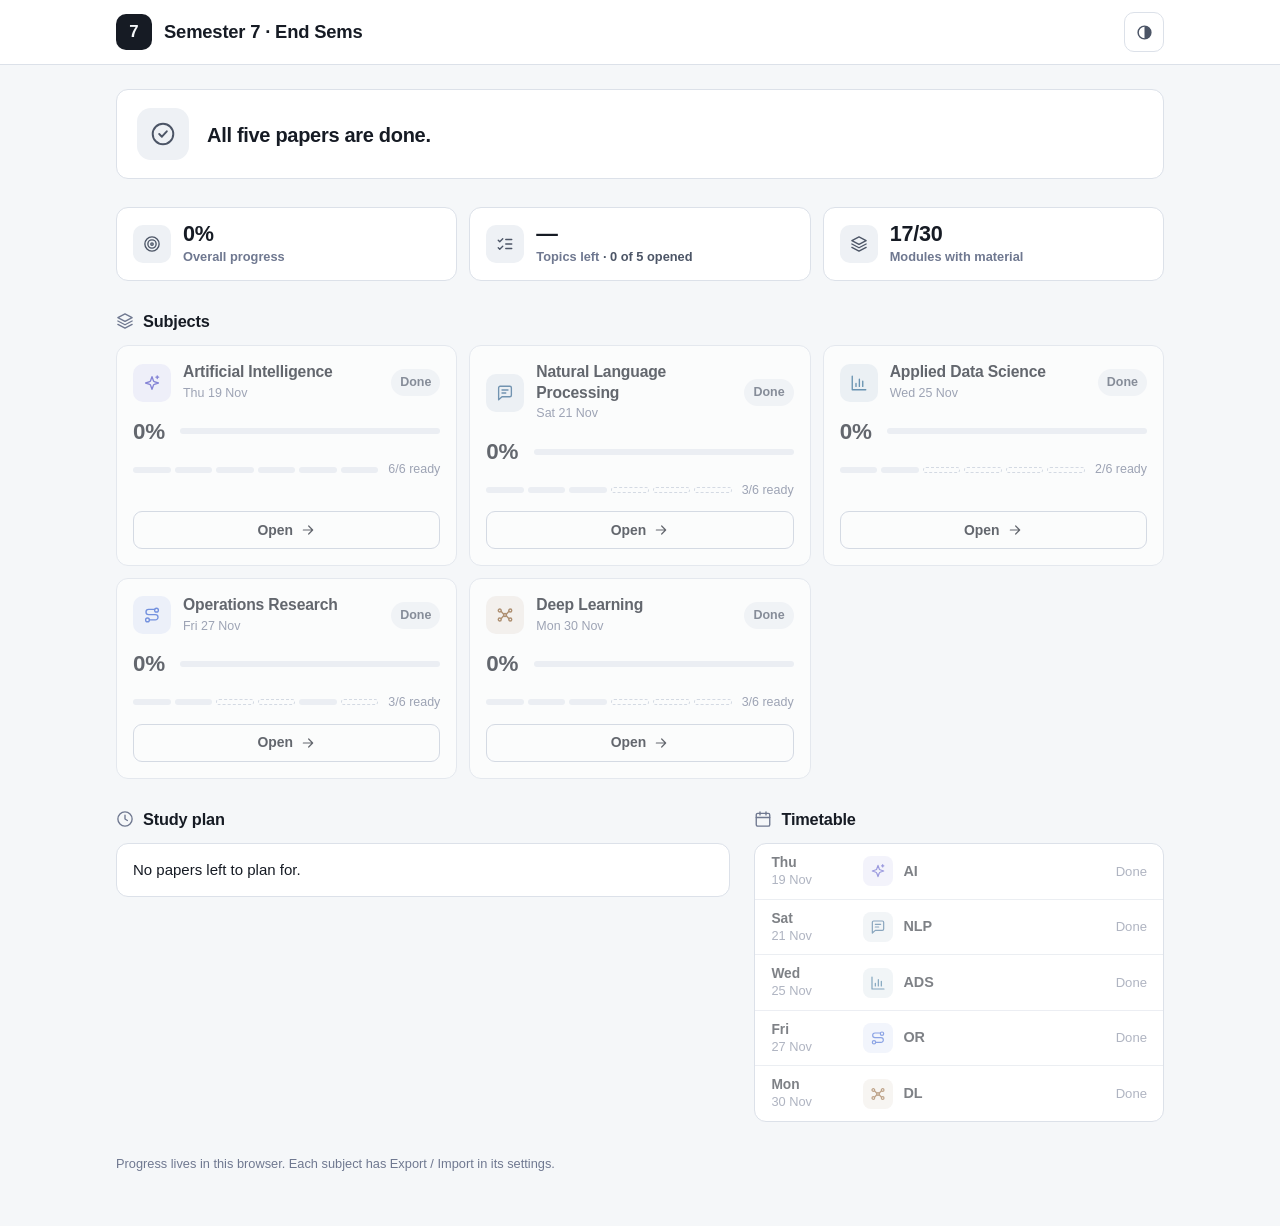
==== commit 8cedd207: "Study plan starts 16 Nov; add implementation handoff for parallel sessions - plan(): fixed window fr" ====
--- a/index.html
+++ b/index.html
@@ -148,6 +148,11 @@
 .chip.paper{background:var(--acc-ui); color:#fff}
 :root[data-theme="dark"] .chip.paper{color:#0f1217}
 @media (prefers-color-scheme:dark){ :root:not([data-theme="light"]) .chip.paper{color:#0f1217} }
+.slots{align-items:center}
+.len{font-size:.78rem; color:var(--ink-mute)}
+.list li.now{box-shadow:inset 3px 0 0 var(--ink)}
+h2 .note{margin-left:4px; font-size:.74rem; font-weight:600; color:var(--ink-mute); background:var(--panel-2);
+  border:1px solid var(--border); border-radius:999px; padding:2px 9px}
 .tt .s{flex:1; min-width:0; display:flex; align-items:center; gap:10px; font-size:.9rem; font-weight:600}
 .tt .s a{text-decoration:none; min-width:0; overflow:hidden; text-overflow:ellipsis; white-space:nowrap}
 .tt .s a:hover{text-decoration:underline; text-underline-offset:3px}
@@ -222,7 +227,6 @@
 
   var S = window.SEM7, I = S.icon;
   var THEME_KEY = "sem7.theme";
-  var PLAN_DAYS = 7;
 
   function esc(s){ return String(s).replace(/[&<>"]/g, function(c){ return {"&":"&amp;","<":"&lt;",">":"&gt;","\"":"&quot;"}[c]; }); }
   function plural(n, w){ return n + " " + w + (n === 1 ? "" : "s"); }
@@ -232,7 +236,6 @@
   function accStyle(s){ return ' style="--acc:' + s.accent + '"'; }
 
   document.getElementById("subs-h").innerHTML = I("layers") + "Subjects";
-  document.getElementById("plan-h").innerHTML = I("clock") + "Study sessions";
   document.getElementById("tt-h").innerHTML = I("calendar") + "Timetable";
 
   /* ---------- theme: system -> light -> dark ---------- */
@@ -353,20 +356,32 @@
     /* subjects */
     document.getElementById("subs").innerHTML = list.map(function(s){ return cardHTML(s, sums[s.code], now, s === pick); }).join("");
 
-    /* sessions */
-    var days = S.plan(now, sums, PLAN_DAYS);
-    document.getElementById("plan").innerHTML = days.length ? days.map(function(d){
-      var slots = '';
-      if(d.exam){
-        slots += chip(d.exam, sums, "paper", esc(d.exam.short) + ' paper &middot; ' + S.EXAM.start);
-        if(d.main) slots += chip(d.main, sums);
-      } else if(d.full){
-        slots += chip(d.main, sums, "", esc(d.main.short) + ' &middot; full day');
+    /* sessions: the study window as blocks of days with the same paper, and each exam day on its own */
+    var days = S.plan(now), blocks = [];
+    days.forEach(function(d){
+      var last = blocks[blocks.length - 1];
+      if(!d.exam && last && !last.exam && last.main === d.main) last.to = d.date;
+      else blocks.push({ from:d.date, to:d.date, exam:d.exam, main:d.main });
+    });
+    var today = S.dayDiff(S.studyStart(), now) >= 0 ? now : null;
+    function inBlock(b){ return today && S.dayDiff(b.from, today) >= 0 && S.dayDiff(today, b.to) >= 0; }
+    function range(b){
+      var a = S.dateParts(b.from), z = S.dateParts(b.to);
+      return b.from.getTime() === b.to.getTime() ? '<b>' + a.dow + '</b>' + a.day + ' ' + a.mon
+        : '<b>' + a.dow + '&ndash;' + z.dow + '</b>' + a.day + '&ndash;' + z.day + ' ' + z.mon;
+    }
+    var startsIn = S.dayDiff(now, S.studyStart());
+    document.getElementById("plan-h").innerHTML = I("clock") + "Study plan" +
+      (startsIn > 0 ? '<span class="note">starts in ' + plural(startsIn, "day") + '</span>' : '');
+    document.getElementById("plan").innerHTML = blocks.length ? blocks.map(function(b){
+      var n = S.dayDiff(b.from, b.to) + 1, slots = '';
+      if(b.exam){
+        slots += chip(b.exam, sums, "paper", esc(b.exam.short) + ' paper &middot; ' + S.EXAM.start);
+        if(b.main) slots += chip(b.main, sums) + '<span class="len">afternoon</span>';
       } else {
-        slots += chip(d.main, sums);
-        if(d.also) slots += chip(d.also, sums);
+        slots += chip(b.main, sums) + '<span class="len">' + plural(n, "day") + '</span>';
       }
-      return '<li><div class="day">' + dayLabel(d.date, now) + '</div><div class="slots">' + slots + '</div></li>';
+      return '<li' + (inBlock(b) ? ' class="now"' : '') + '><div class="day">' + range(b) + '</div><div class="slots">' + slots + '</div></li>';
     }).join("") : '<li><div class="slots">No papers left to plan for.</div></li>';
 
     /* timetable */
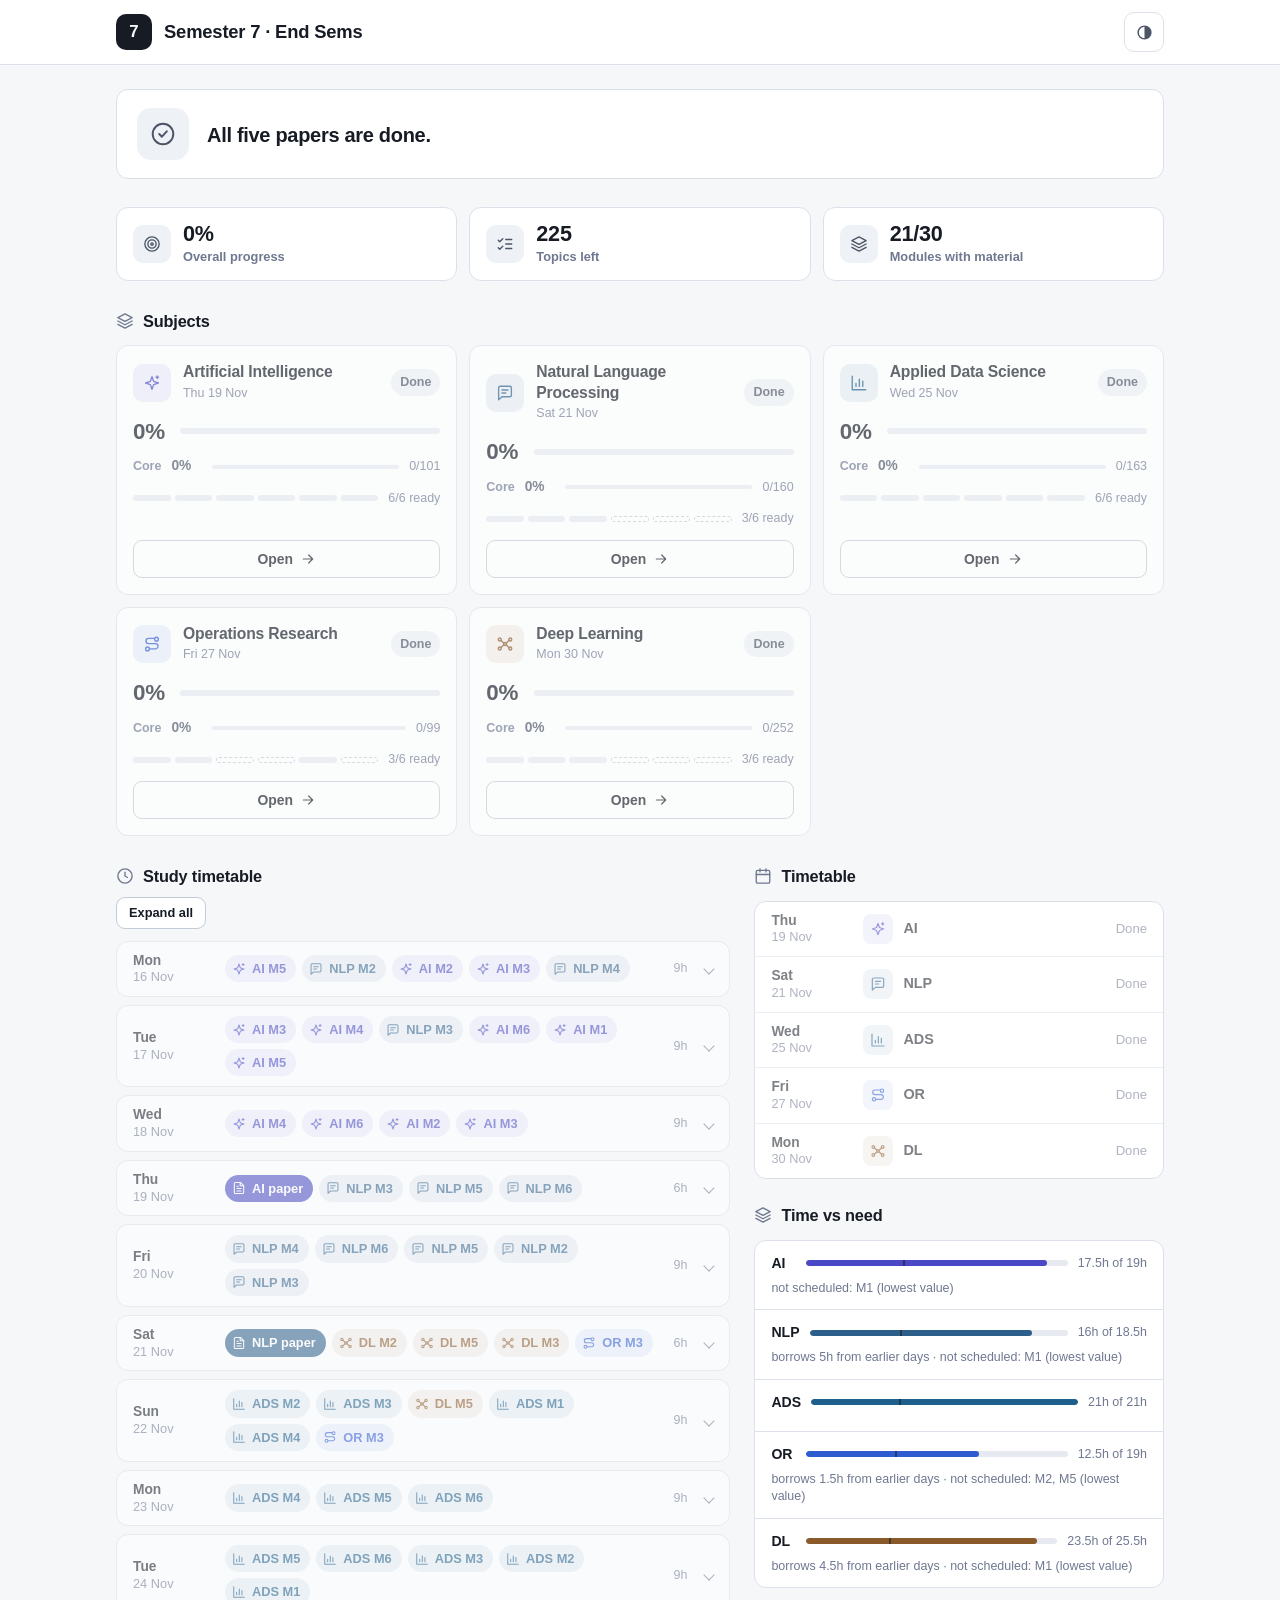
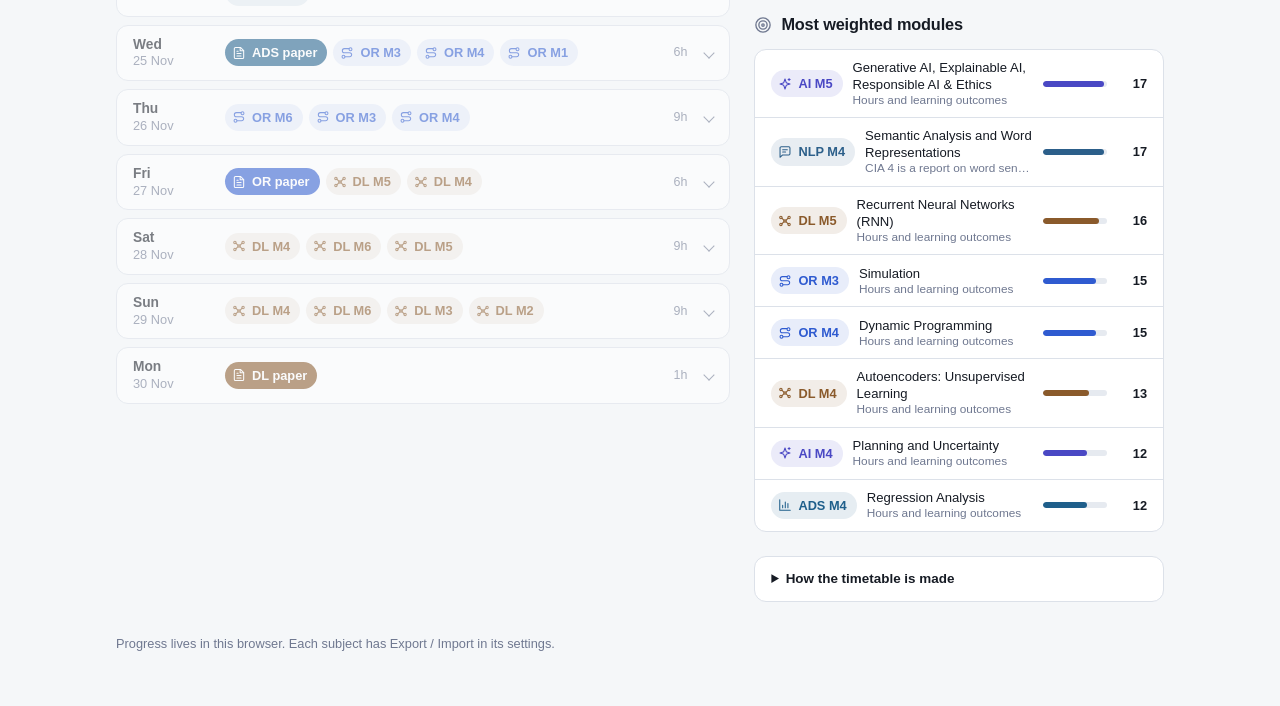
==== commit bc3d745a: "Site code updates: hub, shared layer, subject sites, study plan" ====
--- a/index.html
+++ b/index.html
@@ -118,6 +118,11 @@
 .pct{display:flex; align-items:center; gap:10px}
 .pct b{font-size:1.4rem; font-weight:700; font-variant-numeric:tabular-nums; letter-spacing:-.01em; min-width:3ch}
 .pct .bar{flex:1}
+.pct.core{margin-top:-4px; font-size:.78rem; color:var(--ink-mute)}
+.pct.core .lbl{font-weight:600; min-width:3.6ch}
+.pct.core b{font-size:.86rem; min-width:4ch; color:var(--ink-soft)}
+.pct.core .bar{height:4px}
+.pct.core .n{font-variant-numeric:tabular-nums}
 .bar{height:6px; border-radius:99px; background:var(--track); overflow:hidden}
 .bar i{display:block; height:100%; background:var(--acc-ui, var(--ink-soft)); border-radius:99px}
 .mods{display:flex; align-items:center; gap:10px; font-size:.78rem; color:var(--ink-mute)}
@@ -162,6 +167,62 @@
 .tt li.next .c{color:var(--acc-ui); font-weight:650}
 .tt li.done{opacity:.55}
 
+/* day-by-day timetable */
+.side{display:grid; grid-template-columns:minmax(0,1fr); gap:24px; min-width:0}
+.side section{margin-bottom:0}
+.tools{display:flex; align-items:center; gap:8px; margin:-4px 0 12px}
+.tools .btn{min-height:32px; padding:4px 12px; font-size:.8rem}
+.days-l{display:grid; gap:8px}
+.dc{background:var(--panel); border:1px solid var(--border); border-radius:var(--radius); min-width:0}
+.dc.now{box-shadow:inset 3px 0 0 var(--ink)}
+.dc.past{opacity:.55}
+.dc > summary{list-style:none; cursor:pointer; display:flex; align-items:center; gap:14px; padding:10px 16px; min-height:52px}
+.dc > summary::-webkit-details-marker{display:none}
+.dc > summary::after{content:""; flex:none; width:7px; height:7px; border-right:1.6px solid var(--ink-mute); border-bottom:1.6px solid var(--ink-mute); transform:rotate(45deg); margin-left:4px; transition:transform .15s}
+.dc[open] > summary::after{transform:rotate(-135deg)}
+.dc > summary .slots{flex:1}
+.dc .tot{font-size:.78rem; color:var(--ink-mute); font-variant-numeric:tabular-nums; white-space:nowrap}
+.dbody{border-top:1px solid var(--border); padding:4px 16px 8px}
+.sl{display:grid; grid-template-columns:104px minmax(0,1fr); gap:6px 14px; padding:10px 0}
+.sl + .sl{border-top:1px dashed var(--border)}
+.sl .tm{font-size:.78rem; color:var(--ink-mute); line-height:1.35; font-variant-numeric:tabular-nums}
+.sl .tm b{display:block; color:var(--ink); font-size:.84rem; font-weight:620}
+.its{list-style:none; margin:0; padding:0; display:grid; gap:8px; min-width:0}
+.it{display:flex; gap:10px; align-items:flex-start; min-width:0}
+.it .chip{flex:none; margin-top:1px}
+.it .tx{min-width:0; font-size:.86rem; line-height:1.4}
+.it .tx b{font-weight:620}
+.it .h{color:var(--ink-mute); font-size:.78rem; font-variant-numeric:tabular-nums; margin-left:4px}
+.it .fs{color:var(--ink-soft); font-size:.8rem; margin-top:1px}
+.kd{display:inline-block; font-size:.7rem; font-weight:650; padding:1px 7px; border-radius:999px; margin-left:6px; vertical-align:1px;
+  background:var(--panel-2); color:var(--ink-soft); border:1px solid var(--border); white-space:nowrap}
+.kd.k-learn,.kd.k-refresh{background:var(--acc-soft); color:var(--acc-ui); border-color:transparent}
+.kd.k-revise{background:none; color:var(--ink); border-color:var(--ink-mute)}
+.kd.k-lent{border-style:dashed}
+.kd.k-pend{border-style:dashed; color:var(--ink-mute)}
+.bud li{display:block; padding:12px 16px}
+.bud .r1{display:flex; align-items:center; gap:10px}
+.bud .r1 .nm{font-weight:620; font-size:.88rem; flex:none; min-width:3.2ch}
+.bud .r1 .bar{flex:1; position:relative}
+.bud .r1 .n{font-size:.78rem; color:var(--ink-mute); font-variant-numeric:tabular-nums; white-space:nowrap}
+.bud .core-mark{position:absolute; top:-2px; bottom:-2px; width:2px; background:var(--ink); opacity:.55}
+.bud .nt{margin-top:6px; font-size:.78rem; color:var(--ink-mute); line-height:1.4}
+.wt li{padding:9px 16px; gap:10px}
+.wt .t{flex:1; min-width:0; font-size:.82rem; line-height:1.3}
+.wt .t span{display:block; color:var(--ink-mute); font-size:.74rem; white-space:nowrap; overflow:hidden; text-overflow:ellipsis}
+.wt .bar{width:64px; flex:none}
+.wt .mk{width:4.2ch; text-align:right; flex:none; font-size:.8rem; font-weight:650; font-variant-numeric:tabular-nums}
+.how{background:var(--panel); border:1px solid var(--border); border-radius:var(--radius); padding:12px 16px; font-size:.84rem; color:var(--ink-soft)}
+.how summary{cursor:pointer; font-weight:620; color:var(--ink)}
+.how ul{margin:10px 0 0; padding-left:18px; display:grid; gap:6px; line-height:1.45}
+@media (max-width:620px){
+  .dc > summary{padding:10px 14px; gap:10px; flex-wrap:wrap}
+  .dc > summary .day{width:100%}
+  .dbody{padding:4px 14px 8px}
+  .sl{grid-template-columns:minmax(0,1fr)}
+  .sl .tm b{display:inline; margin-right:8px}
+}
+
 footer{margin-top:32px; font-size:.8rem; color:var(--ink-mute)}
 
 @media (max-width:860px){
@@ -204,12 +265,33 @@
     <div class="two">
       <section aria-labelledby="plan-h">
         <h2 id="plan-h"></h2>
-        <ol class="list" id="plan"></ol>
+        <div class="tools"><button type="button" class="btn" id="plan-all">Expand all</button></div>
+        <div class="days-l" id="plan"></div>
       </section>
-      <section aria-labelledby="tt-h">
-        <h2 id="tt-h"></h2>
-        <ol class="list tt" id="tt"></ol>
-      </section>
+      <div class="side">
+        <section aria-labelledby="tt-h">
+          <h2 id="tt-h"></h2>
+          <ol class="list tt" id="tt"></ol>
+        </section>
+        <section aria-labelledby="bud-h">
+          <h2 id="bud-h"></h2>
+          <ol class="list bud" id="budget"></ol>
+        </section>
+        <section aria-labelledby="wt-h">
+          <h2 id="wt-h"></h2>
+          <ol class="list wt" id="weights"></ol>
+        </section>
+        <details class="how">
+          <summary>How the timetable is made</summary>
+          <ul>
+            <li><b>Weight.</b> Hours plus learning outcomes. The three MSE modules count for 10 of 50 marks together; the rest carry 40. A CIA, a past internal paper or a lecturer hint lifts a module 10&ndash;15%.</li>
+            <li><b>Order.</b> Heaviest first. A module that unlocks a heavy one comes before it.</li>
+            <li><b>Load.</b> Each day pairs a hard module with an easy one: the weightiest in the morning, the lightest in the evening. The last half hour is a recall quiz.</li>
+            <li><b>Unequal days.</b> Hours go where a marginal hour earns most marks. A short window borrows up to 20% of an earlier subject's days; the rest of a subject's modules get a Core pass first, then a deeper one, then revision.</li>
+            <li><b>Estimates.</b> No paper pattern exists yet, so marks are estimated. Edit <code>shared/studyplan.js</code> and the timetable redraws.</li>
+          </ul>
+        </details>
+      </div>
     </div>
 
     <footer><p id="nojs">This page needs <code>shared/sem7.js</code> next to it.</p>
@@ -219,6 +301,7 @@
 
 <script src="shared/sem7.js"></script>
 <script src="shared/syllabus.js"></script>
+<script src="shared/studyplan.js"></script>
 <script>
 (function(){
   "use strict";
@@ -273,8 +356,8 @@
     var rel = n === 0 ? "Today" : n === 1 ? "Tomorrow" : p.dow;
     return '<b>' + rel + '</b>' + p.day + ' ' + p.mon;
   }
-  /* Where "Continue" goes: the site's own next item, else its dashboard. */
-  function continueHref(s, sum){ return S.subjectHref(s, sum && sum.next && sum.next.target); }
+  /* The hub links to each subject's dashboard; "study next" lives there. */
+  function continueHref(s, sum){ return S.subjectHref(s); }
 
   /* The six syllabus modules with the site's own module figures laid over them. */
   function modules(s, sum){
@@ -298,16 +381,97 @@
         '<div class="nm"><h3><a href="' + S.subjectHref(s) + '">' + esc(s.name) + '</a></h3><div class="dt">' + dateText(s) + '</div></div>' +
         '<span class="days' + (soon ? ' soon' : '') + '">' + esc(whenText(c)) + '</span></div>' +
       '<div class="pct"><b>' + pct + '%</b>' + bar(pct, s.short + " progress") + '</div>' +
+      (sum && sum.core ? '<div class="pct core"><span class="lbl">Core</span><b>' + sum.core.pct + '%</b>' +
+        bar(sum.core.pct, s.short + " Core progress") + '<span class="n">' + sum.core.done + '/' + sum.core.total + '</span></div>' : '') +
       '<div class="mods">' + pips + '<span class="ready" title="Modules with study material">' + ready + '/6 ready</span></div>' +
-      (sum && sum.next ? '<div class="nexttopic">' + I("play") + '<span>' + esc(sum.next.title) + '</span></div>' : '') +
       '<div class="acts"><a class="btn' + (isNext ? ' primary' : '') + '" href="' + continueHref(s, sum) + '">' +
-        (sum && sum.next ? 'Continue' : 'Open') + I("arrow") + '</a></div></li>';
+        'Open' + I("arrow") + '</a></div></li>';
   }
 
   function chip(s, sums, cls, text){
     return '<a class="chip acc' + (cls ? ' ' + cls : '') + '"' + accStyle(s) + ' href="' + continueHref(s, sums[s.code]) + '">' +
       I(cls === "paper" ? "paper" : s.code) + (text || esc(s.short)) + '</a>';
   }
+
+
+  /* ---------- timetable pieces ---------- */
+  var PLAN_CACHE = null, KIND = window.SEM7_PLAN ? window.SEM7_PLAN.KIND : {};
+  function hrs(h){ return (Math.round(h * 2) / 2) + "h"; }
+  function mod(PL, k){ return PL.mods[k]; }
+  function mchip(code, n, text){
+    var s = S.byCode(code);
+    return '<a class="chip acc" ' + accStyle(s) + ' href="' + S.subjectHref(s, "module:m" + n) + '" title="' + esc(s.name) + '">' + I(code) + esc(text || (s.short + ' M' + n)) + '</a>';
+  }
+  function itemHTML(it){
+    var s = S.byCode(it.code), PL = PLAN_CACHE, m = it.k ? mod(PL, it.k) : null, tx = "";
+    if(it.kind === "last"){
+      return '<li class="it acc"' + accStyle(s) + '><a class="chip paper acc" ' + accStyle(s) + ' href="' + S.subjectHref(s) + '">' + I("paper") + esc(s.short) + '</a><div class="tx"><b>Last look</b><span class="h">' + hrs(it.h) + '</span>' +
+        '<div class="fs">Core list, formulas, shaky items. Nothing new. Paper at ' + S.EXAM.start + '.</div></div></li>';
+    }
+    if(it.kind === "mock"){
+      return '<li class="it acc"' + accStyle(s) + '><a class="chip acc" ' + accStyle(s) + ' href="' + S.subjectHref(s) + '">' + I(it.code) + esc(s.short) + '</a><div class="tx"><b>Timed mock paper</b><span class="h">' + hrs(it.h) + '</span>' +
+        '<div class="fs">Write it to time (50 marks, 2 h), then redo every wrong answer.</div></div></li>';
+    }
+    if(it.kind === "recall"){
+      var ms = (it.mods || []).map(function(k){ return 'M' + mod(PL, k).n; }).join(", ");
+      return '<li class="it acc"' + accStyle(s) + '><a class="chip acc" ' + accStyle(s) + ' href="' + S.subjectHref(s) + '">' + I(it.code) + esc(s.short) + '</a><div class="tx"><b>Recall quiz</b><span class="h">' + hrs(it.h) + '</span>' +
+        '<div class="fs">Notes closed. Write what you remember of ' + esc(ms || "today") + ', then check.</div></div></li>';
+    }
+    var kind = it.kind, label = KIND[kind] || kind;
+    if(kind !== "revise") label += it.depth === "core" ? " &middot; Core pass" : "";
+    var first = kind === "revise" ? m.first.slice(0, 3) : m.first.slice(0, it.depth === "core" ? 3 : 5);
+    return '<li class="it acc"' + accStyle(s) + '>' + mchip(it.code, m.n) + '<div class="tx"><b>' + esc(m.title) + '</b>' +
+      '<span class="kd k-' + kind + '">' + label + '</span>' + (it.lent ? '<span class="kd k-lent" title="Borrowed from this subject\u2019s earlier days">pre-load</span>' : '') +
+      (m.built ? '' : '<span class="kd k-pend" title="No study material built yet">material pending</span>') +
+      '<span class="h">' + hrs(it.h) + '</span><div class="fs">' + (kind === "revise" ? "Solve and recall: " : "Start with: ") + esc(first.join(" \u00b7 ")) + '</div></div></li>';
+  }
+  function dayHTML(d, now, state){
+    var diff = S.dayDiff(now, d.date), isNow = diff === 0, past = diff < 0;
+    var total = d.slots.reduce(function(a, s){ return a + s.hours; }, 0);
+    var seen = {}, chips = "";
+    d.slots.forEach(function(sl){ sl.items.forEach(function(it){
+      var id = it.kind === "last" ? "last" + it.code : it.k || ("x" + it.code);
+      if(seen[id] || it.kind === "recall" || it.kind === "mock") return;
+      seen[id] = 1;
+      chips += it.kind === "last" ? '<a class="chip paper acc" ' + accStyle(S.byCode(it.code)) + ' href="' + S.subjectHref(S.byCode(it.code)) + '">' + I("paper") + esc(S.byCode(it.code).short) + ' paper</a>'
+        : mchip(it.code, PLAN_CACHE.mods[it.k].n);
+    }); });
+    if(!chips) d.slots.forEach(function(sl){ sl.items.forEach(function(it){ if(!seen[it.code]){ seen[it.code] = 1; chips += chip(S.byCode(it.code), {}, "", esc(S.byCode(it.code).short) + ' ' + KIND[it.kind].toLowerCase()); } }); });
+    var open = state && state.hasOwnProperty(d.ymd) ? state[d.ymd] : (isNow || (diff > 0 && S.dayDiff(now, S.studyStart()) > 0 && d.ymd === PLAN_CACHE.days[0].ymd));
+    var examTag = d.exam ? '<span class="kd k-learn acc" ' + accStyle(S.byCode(d.exam)) + '>' + esc(S.byCode(d.exam).short) + ' paper ' + esc(S.EXAM.start) + '</span>' : '';
+    return '<details class="dc' + (isNow ? ' now' : '') + (past ? ' past' : '') + '" data-d="' + d.ymd + '"' + (open ? ' open' : '') + '>' +
+      '<summary><div class="day">' + dayLabel(d.date, now) + '</div><div class="slots">' + chips + '</div><span class="tot">' + hrs(total) + '</span></summary>' +
+      '<div class="dbody">' + d.slots.map(function(sl){
+        return '<div class="sl"><div class="tm"><b>' + esc(sl.label) + '</b>' + sl.from + '&ndash;' + sl.to + '</div><ul class="its">' + sl.items.map(itemHTML).join("") + '</ul></div>';
+      }).join("") + '</div></details>';
+  }
+  function budgetHTML(r){
+    var s = S.byCode(r.code), pct = Math.min(100, Math.round(r.have / r.need * 100)), core = Math.min(100, Math.round(r.needCore / r.need * 100));
+    var notes = [];
+    if(r.borrowed > 0) notes.push('borrows ' + hrs(r.borrowed) + ' from earlier days');
+    if(r.left.length) notes.push('not scheduled: ' + r.left.map(function(m){ return 'M' + m.n; }).join(", ") + ' (lowest value)');
+    return '<li class="acc"' + accStyle(s) + '><div class="r1"><span class="nm">' + esc(r.short) + '</span>' +
+      '<div class="bar" role="progressbar" aria-label="' + esc(r.short) + ' hours against need" aria-valuemin="0" aria-valuemax="100" aria-valuenow="' + pct + '"><i style="width:' + pct + '%"></i>' +
+      '<span class="core-mark" style="left:' + core + '%" title="Core pass only needs ' + hrs(r.needCore) + '"></span></div>' +
+      '<span class="n">' + hrs(r.have) + ' of ' + hrs(r.need) + '</span></div>' +
+      (notes.length ? '<div class="nt">' + esc(notes.join(" \u00b7 ")) + '</div>' : '') + '</li>';
+  }
+  function topModules(PL){
+    return Object.keys(PL.mods).map(function(k){ return PL.mods[k]; }).sort(function(a, b){ return b.marks - a.marks; }).slice(0, 8);
+  }
+  function weightHTML(m){
+    var s = S.byCode(m.code), w = Math.round(m.marks / 18 * 100);
+    var why = m.why.length ? m.why.join("; ") : "Hours and learning outcomes";
+    return '<li class="acc"' + accStyle(s) + ' title="' + esc(why) + '">' + mchip(m.code, m.n) +
+      '<div class="t">' + esc(m.title) + '<span>' + esc(why) + '</span></div>' +
+      '<div class="bar" role="img" aria-label="about ' + Math.round(m.marks) + ' marks"><i style="width:' + w + '%"></i></div>' +
+      '<span class="mk">' + Math.round(m.marks) + '</span></li>';
+  }
+  document.getElementById("plan-all").addEventListener("click", function(){
+    var all = document.querySelectorAll("#plan .dc"), anyShut = Array.prototype.some.call(all, function(d){ return !d.open; });
+    Array.prototype.forEach.call(all, function(d){ d.open = anyShut; });
+    this.textContent = anyShut ? "Collapse all" : "Expand all";
+  });
 
   /* ---------- render ---------- */
   function render(){
@@ -332,10 +496,10 @@
       hero.innerHTML = '<span class="ico lg">' + I(next.code) + '</span>' +
         '<div class="what"><div class="k">Next paper &middot; ' + dateText(next) + ', ' + S.EXAM.start + '</div>' +
           '<div class="t">' + esc(next.name) + '</div>' +
-          (ps && ps.next ? '<div class="d">Up next: ' + esc(ps.next.title) + '</div>' : '') + '</div>' +
+          '</div>' +
         '<div class="count">' + (c.state === "upcoming" ? '<b>' + c.days + '</b><span>' + (c.days === 1 ? 'day' : 'days') + ' left</span>'
                                                        : '<b>' + esc(whenText(c)) + '</b>') + '</div>' +
-        '<div class="acts"><a class="btn primary" href="' + continueHref(next, ps) + '">' + (ps && ps.next ? 'Continue' : 'Open ' + esc(next.short)) + I("arrow") + '</a></div>';
+        '<div class="acts"><a class="btn primary" href="' + continueHref(next, ps) + '">' + 'Open ' + esc(next.short) + I("arrow") + '</a></div>';
     } else {
       hero.className = "hero";
       hero.innerHTML = '<span class="ico lg">' + I("check") + '</span><div class="what"><div class="t">All five papers are done.</div></div>';
@@ -356,33 +520,21 @@
     /* subjects */
     document.getElementById("subs").innerHTML = list.map(function(s){ return cardHTML(s, sums[s.code], now, s === pick); }).join("");
 
-    /* sessions: the study window as blocks of days with the same paper, and each exam day on its own */
-    var days = S.plan(now), blocks = [];
-    days.forEach(function(d){
-      var last = blocks[blocks.length - 1];
-      if(!d.exam && last && !last.exam && last.main === d.main) last.to = d.date;
-      else blocks.push({ from:d.date, to:d.date, exam:d.exam, main:d.main });
-    });
-    var today = S.dayDiff(S.studyStart(), now) >= 0 ? now : null;
-    function inBlock(b){ return today && S.dayDiff(b.from, today) >= 0 && S.dayDiff(today, b.to) >= 0; }
-    function range(b){
-      var a = S.dateParts(b.from), z = S.dateParts(b.to);
-      return b.from.getTime() === b.to.getTime() ? '<b>' + a.dow + '</b>' + a.day + ' ' + a.mon
-        : '<b>' + a.dow + '&ndash;' + z.dow + '</b>' + a.day + '&ndash;' + z.day + ' ' + z.mon;
+    /* study timetable: day by day, module by module (shared/studyplan.js) */
+    var PL = window.SEM7_PLAN ? PLAN_CACHE || (PLAN_CACHE = window.SEM7_PLAN.build(now)) : null;
+    var startsIn = S.dayDiff(now, S.studyStart());
+    document.getElementById("plan-h").innerHTML = I("clock") + "Study timetable" +
+      (startsIn > 0 ? '<span class="note">starts in ' + plural(startsIn, "day") + '</span>' : '');
+    document.getElementById("bud-h").innerHTML = I("layers") + "Time vs need";
+    document.getElementById("wt-h").innerHTML = I("target") + "Most weighted modules";
+    if(PL){
+      var openNow = {}, kept = document.querySelectorAll("#plan .dc");
+      Array.prototype.forEach.call(kept, function(d){ openNow[d.getAttribute("data-d")] = d.open; });
+      var hadState = kept.length > 0;
+      document.getElementById("plan").innerHTML = PL.days.map(function(d){ return dayHTML(d, now, hadState ? openNow : null); }).join("");
+      document.getElementById("budget").innerHTML = PL.summary.map(budgetHTML).join("");
+      document.getElementById("weights").innerHTML = topModules(PL).map(weightHTML).join("");
     }
-    var startsIn = S.dayDiff(now, S.studyStart());
-    document.getElementById("plan-h").innerHTML = I("clock") + "Study plan" +
-      (startsIn > 0 ? '<span class="note">starts in ' + plural(startsIn, "day") + '</span>' : '');
-    document.getElementById("plan").innerHTML = blocks.length ? blocks.map(function(b){
-      var n = S.dayDiff(b.from, b.to) + 1, slots = '';
-      if(b.exam){
-        slots += chip(b.exam, sums, "paper", esc(b.exam.short) + ' paper &middot; ' + S.EXAM.start);
-        if(b.main) slots += chip(b.main, sums) + '<span class="len">afternoon</span>';
-      } else {
-        slots += chip(b.main, sums) + '<span class="len">' + plural(n, "day") + '</span>';
-      }
-      return '<li' + (inBlock(b) ? ' class="now"' : '') + '><div class="day">' + range(b) + '</div><div class="slots">' + slots + '</div></li>';
-    }).join("") : '<li><div class="slots">No papers left to plan for.</div></li>';
 
     /* timetable */
     document.getElementById("tt").innerHTML = list.map(function(s){
@@ -395,6 +547,24 @@
   }
 
   render();
+
+  /* A subject only publishes its progress summary when its site is opened in this
+     browser. For a subject with no summary yet (or an old one), load its site in a
+     hidden frame once so the hub shows real progress without a manual visit. */
+  (function syncSummaries(){
+    var STALE = 6 * 3600 * 1000, now = Date.now();
+    S.SUBJECTS.forEach(function(s){
+      var sum = S.readSummary(s.code);
+      var fresh = sum && sum.core && sum.updatedAt && now - Date.parse(sum.updatedAt) < STALE;
+      if(fresh) return;
+      var f = document.createElement("iframe");
+      f.setAttribute("aria-hidden", "true"); f.tabIndex = -1;
+      f.style.cssText = "position:absolute;width:0;height:0;border:0;visibility:hidden";
+      f.onload = function(){ setTimeout(function(){ f.remove(); render(); }, 400); };
+      f.src = "subjects/" + s.code + "/index.html";
+      document.body.appendChild(f);
+    });
+  })();
   /* Stay current: another tab may have published a summary, and countdowns move. */
   window.addEventListener("storage", function(e){ if(!e.key || e.key.indexOf("sem7.") === 0) render(); });
   document.addEventListener("visibilitychange", function(){ if(document.visibilityState === "visible") render(); });
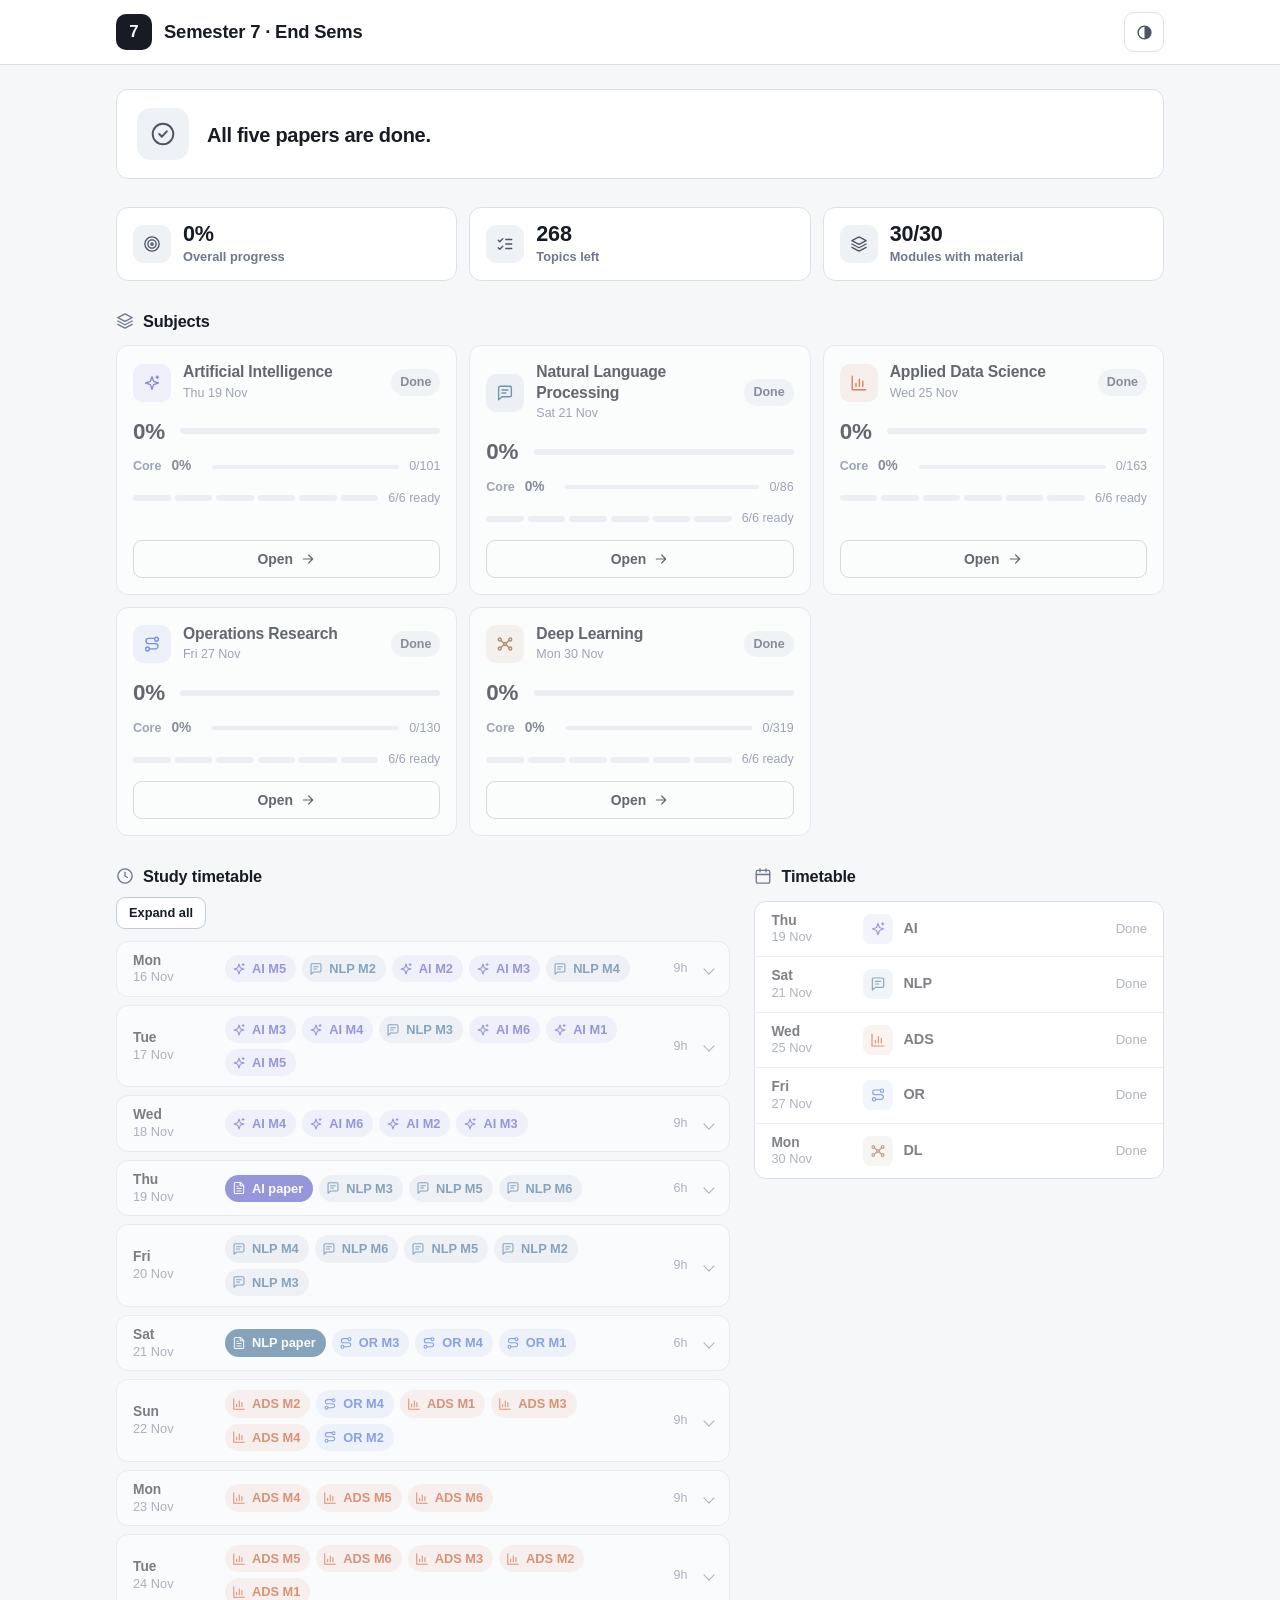
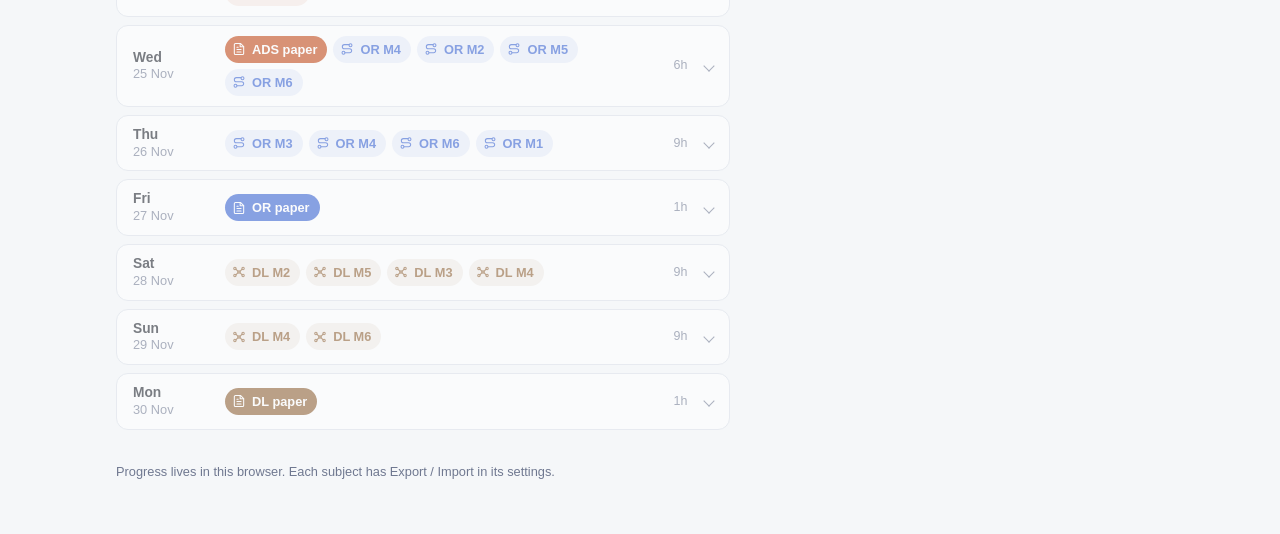
==== commit 1d07d96c: "Hub: simplify study plan section; study plan tweak" ====
--- a/index.html
+++ b/index.html
@@ -273,24 +273,6 @@
           <h2 id="tt-h"></h2>
           <ol class="list tt" id="tt"></ol>
         </section>
-        <section aria-labelledby="bud-h">
-          <h2 id="bud-h"></h2>
-          <ol class="list bud" id="budget"></ol>
-        </section>
-        <section aria-labelledby="wt-h">
-          <h2 id="wt-h"></h2>
-          <ol class="list wt" id="weights"></ol>
-        </section>
-        <details class="how">
-          <summary>How the timetable is made</summary>
-          <ul>
-            <li><b>Weight.</b> Hours plus learning outcomes. The three MSE modules count for 10 of 50 marks together; the rest carry 40. A CIA, a past internal paper or a lecturer hint lifts a module 10&ndash;15%.</li>
-            <li><b>Order.</b> Heaviest first. A module that unlocks a heavy one comes before it.</li>
-            <li><b>Load.</b> Each day pairs a hard module with an easy one: the weightiest in the morning, the lightest in the evening. The last half hour is a recall quiz.</li>
-            <li><b>Unequal days.</b> Hours go where a marginal hour earns most marks. A short window borrows up to 20% of an earlier subject's days; the rest of a subject's modules get a Core pass first, then a deeper one, then revision.</li>
-            <li><b>Estimates.</b> No paper pattern exists yet, so marks are estimated. Edit <code>shared/studyplan.js</code> and the timetable redraws.</li>
-          </ul>
-        </details>
       </div>
     </div>
 
@@ -445,28 +427,6 @@
         return '<div class="sl"><div class="tm"><b>' + esc(sl.label) + '</b>' + sl.from + '&ndash;' + sl.to + '</div><ul class="its">' + sl.items.map(itemHTML).join("") + '</ul></div>';
       }).join("") + '</div></details>';
   }
-  function budgetHTML(r){
-    var s = S.byCode(r.code), pct = Math.min(100, Math.round(r.have / r.need * 100)), core = Math.min(100, Math.round(r.needCore / r.need * 100));
-    var notes = [];
-    if(r.borrowed > 0) notes.push('borrows ' + hrs(r.borrowed) + ' from earlier days');
-    if(r.left.length) notes.push('not scheduled: ' + r.left.map(function(m){ return 'M' + m.n; }).join(", ") + ' (lowest value)');
-    return '<li class="acc"' + accStyle(s) + '><div class="r1"><span class="nm">' + esc(r.short) + '</span>' +
-      '<div class="bar" role="progressbar" aria-label="' + esc(r.short) + ' hours against need" aria-valuemin="0" aria-valuemax="100" aria-valuenow="' + pct + '"><i style="width:' + pct + '%"></i>' +
-      '<span class="core-mark" style="left:' + core + '%" title="Core pass only needs ' + hrs(r.needCore) + '"></span></div>' +
-      '<span class="n">' + hrs(r.have) + ' of ' + hrs(r.need) + '</span></div>' +
-      (notes.length ? '<div class="nt">' + esc(notes.join(" \u00b7 ")) + '</div>' : '') + '</li>';
-  }
-  function topModules(PL){
-    return Object.keys(PL.mods).map(function(k){ return PL.mods[k]; }).sort(function(a, b){ return b.marks - a.marks; }).slice(0, 8);
-  }
-  function weightHTML(m){
-    var s = S.byCode(m.code), w = Math.round(m.marks / 18 * 100);
-    var why = m.why.length ? m.why.join("; ") : "Hours and learning outcomes";
-    return '<li class="acc"' + accStyle(s) + ' title="' + esc(why) + '">' + mchip(m.code, m.n) +
-      '<div class="t">' + esc(m.title) + '<span>' + esc(why) + '</span></div>' +
-      '<div class="bar" role="img" aria-label="about ' + Math.round(m.marks) + ' marks"><i style="width:' + w + '%"></i></div>' +
-      '<span class="mk">' + Math.round(m.marks) + '</span></li>';
-  }
   document.getElementById("plan-all").addEventListener("click", function(){
     var all = document.querySelectorAll("#plan .dc"), anyShut = Array.prototype.some.call(all, function(d){ return !d.open; });
     Array.prototype.forEach.call(all, function(d){ d.open = anyShut; });
@@ -525,15 +485,11 @@
     var startsIn = S.dayDiff(now, S.studyStart());
     document.getElementById("plan-h").innerHTML = I("clock") + "Study timetable" +
       (startsIn > 0 ? '<span class="note">starts in ' + plural(startsIn, "day") + '</span>' : '');
-    document.getElementById("bud-h").innerHTML = I("layers") + "Time vs need";
-    document.getElementById("wt-h").innerHTML = I("target") + "Most weighted modules";
     if(PL){
       var openNow = {}, kept = document.querySelectorAll("#plan .dc");
       Array.prototype.forEach.call(kept, function(d){ openNow[d.getAttribute("data-d")] = d.open; });
       var hadState = kept.length > 0;
       document.getElementById("plan").innerHTML = PL.days.map(function(d){ return dayHTML(d, now, hadState ? openNow : null); }).join("");
-      document.getElementById("budget").innerHTML = PL.summary.map(budgetHTML).join("");
-      document.getElementById("weights").innerHTML = topModules(PL).map(weightHTML).join("");
     }
 
     /* timetable */
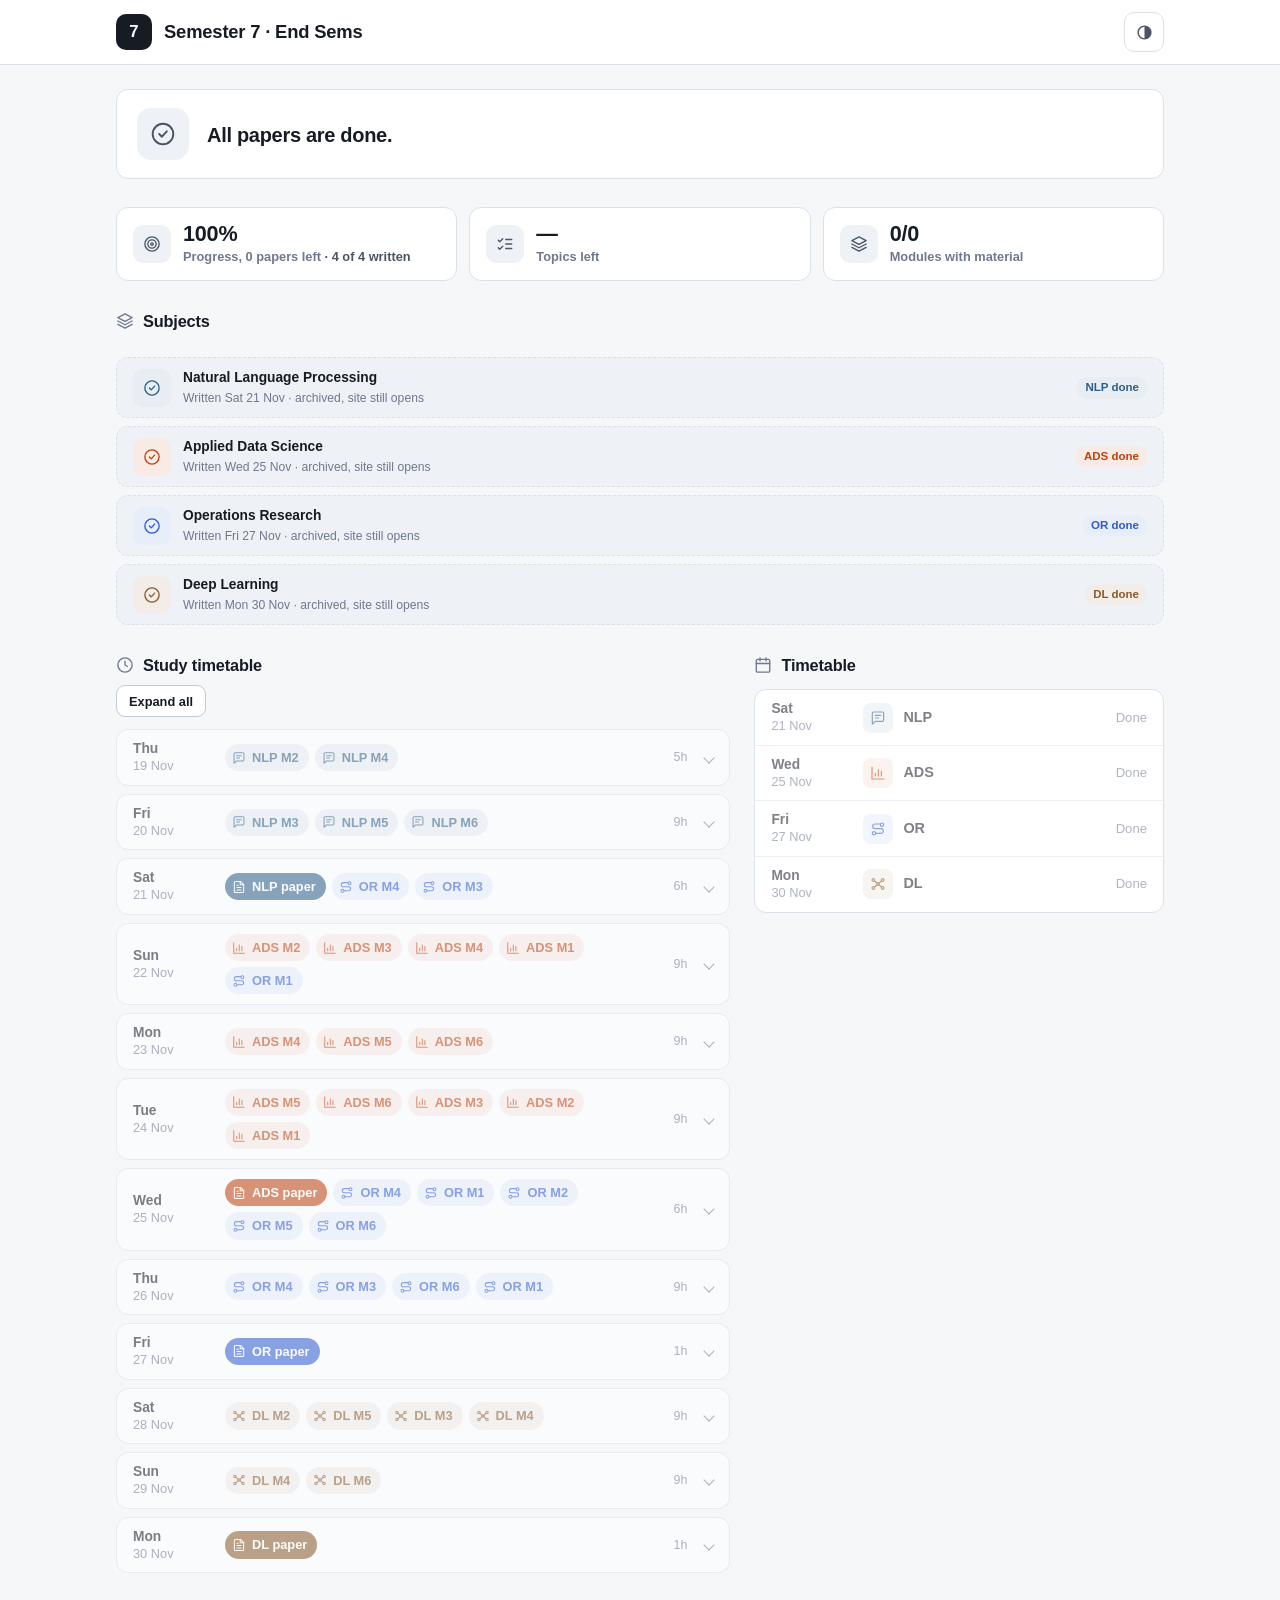
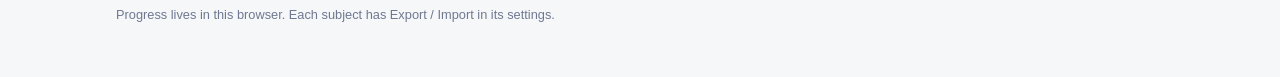
==== commit 768b9fef: "Remove AI after its paper (19 Nov): site, notes, syllabus and plan data; hub shows only the remainin" ====
--- a/index.html
+++ b/index.html
@@ -4,7 +4,7 @@
 <meta charset="utf-8">
 <meta name="viewport" content="width=device-width, initial-scale=1">
 <title>Semester 7 · End Sem</title>
-<meta name="description" content="Semester VII End Sem study dashboard: timetable, progress and study plan for all five subjects.">
+<meta name="description" content="Semester VII End Sem study dashboard: timetable, progress and study plan for the remaining papers.">
 <link rel="icon" href="data:image/svg+xml,%3Csvg xmlns='http://www.w3.org/2000/svg' viewBox='0 0 32 32'%3E%3Crect width='32' height='32' rx='7' fill='%23171a21'/%3E%3Ctext x='16' y='22' font-family='Arial' font-weight='700' font-size='16' fill='white' text-anchor='middle'%3E7%3C/text%3E%3C/svg%3E">
 <style>
 :root{
@@ -106,6 +106,16 @@
 .card{display:flex; flex-direction:column; gap:12px; background:var(--panel); border:1px solid var(--border);
   border-radius:var(--radius); padding:16px; min-width:0}
 .card.done{opacity:.65}
+/* finished papers: one compact archived row each */
+.done-l{list-style:none; margin:12px 0 0; padding:0; display:grid; gap:8px}
+.done-l li{display:flex; align-items:center; gap:12px; background:var(--panel-2); border:1px dashed var(--border);
+  border-radius:var(--radius); padding:10px 16px; font-size:.86rem; color:var(--ink-soft); min-width:0}
+.done-l .nm{flex:1; min-width:0}
+.done-l .nm a{color:var(--ink); font-weight:620; text-decoration:none}
+.done-l .nm a:hover{text-decoration:underline; text-underline-offset:3px}
+.done-l .nm span{display:block; font-size:.76rem; color:var(--ink-mute)}
+.done-l .tag{flex:none; font-size:.72rem; font-weight:650; padding:2px 8px; border-radius:999px;
+  background:var(--acc-soft); color:var(--acc-ui); white-space:nowrap}
 .card .hd{display:flex; align-items:center; gap:12px}
 .card .nm{flex:1; min-width:0}
 .card h3{font-size:.98rem; line-height:1.3}
@@ -260,6 +270,7 @@
     <section aria-labelledby="subs-h">
       <h2 id="subs-h"></h2>
       <ul class="subs" id="subs"></ul>
+      <ul class="done-l" id="done" aria-label="Papers written"></ul>
     </section>
 
     <div class="two">
@@ -462,23 +473,30 @@
         '<div class="acts"><a class="btn primary" href="' + continueHref(next, ps) + '">' + 'Open ' + esc(next.short) + I("arrow") + '</a></div>';
     } else {
       hero.className = "hero";
-      hero.innerHTML = '<span class="ico lg">' + I("check") + '</span><div class="what"><div class="t">All five papers are done.</div></div>';
+      hero.innerHTML = '<span class="ico lg">' + I("check") + '</span><div class="what"><div class="t">All papers are done.</div></div>';
     }
 
-    /* overview */
-    var avg = Math.round(list.reduce(function(a, s){ return a + (sums[s.code] ? sums[s.code].pct : 0); }, 0) / list.length);
-    var withTopics = list.filter(function(s){ return sums[s.code] && sums[s.code].topics; });
+    /* overview: only the papers still ahead count; written ones are archived below */
+    var active = list.filter(function(s){ return S.countdown(s, now).state !== "done"; });
+    var written = list.filter(function(s){ return S.countdown(s, now).state === "done"; });
+    var avg = active.length ? Math.round(active.reduce(function(a, s){ return a + (sums[s.code] ? sums[s.code].pct : 0); }, 0) / active.length) : 100;
+    var withTopics = active.filter(function(s){ return sums[s.code] && sums[s.code].topics; });
     var tLeft = withTopics.reduce(function(a, s){ var t = sums[s.code].topics; return a + t.total - t.done; }, 0);
-    var allMods = [].concat.apply([], list.map(function(s){ var y = S.syllabus(s.code); return y ? y.modules : []; }));
+    var allMods = [].concat.apply([], active.map(function(s){ var y = S.syllabus(s.code); return y ? y.modules : []; }));
     var ready = allMods.filter(function(m){ return m.built; }).length;
     function stat(icon, v, l){ return '<div class="stat"><span class="ico">' + I(icon) + '</span><div><div class="v">' + v + '</div><div class="l">' + l + '</div></div></div>'; }
     document.getElementById("stats").innerHTML =
-      stat("target", avg + "%", "Overall progress") +
-      stat("checks", withTopics.length ? tLeft : "&mdash;", "Topics left" + (withTopics.length < list.length ? ' <b>&middot; ' + withTopics.length + ' of 5 opened</b>' : '')) +
+      stat("target", avg + "%", "Progress, " + plural(active.length, "paper") + " left" + (written.length ? ' <b>&middot; ' + written.length + ' of ' + list.length + ' written</b>' : '')) +
+      stat("checks", withTopics.length ? tLeft : "&mdash;", "Topics left" + (withTopics.length < active.length ? ' <b>&middot; ' + withTopics.length + ' of ' + active.length + ' opened</b>' : '')) +
       stat("layers", ready + "/" + allMods.length, "Modules with material");
 
-    /* subjects */
-    document.getElementById("subs").innerHTML = list.map(function(s){ return cardHTML(s, sums[s.code], now, s === pick); }).join("");
+    /* subjects: cards for papers ahead, one archived row per paper written */
+    document.getElementById("subs").innerHTML = active.map(function(s){ return cardHTML(s, sums[s.code], now, s === pick); }).join("");
+    document.getElementById("done").innerHTML = written.map(function(s){
+      return '<li class="acc"' + accStyle(s) + '><span class="ico">' + I("check") + '</span>' +
+        '<div class="nm"><a href="' + S.subjectHref(s) + '">' + esc(s.name) + '</a><span>Written ' + dateText(s) + ' &middot; archived, site still opens</span></div>' +
+        '<span class="tag">' + esc(s.short) + ' done</span></li>';
+    }).join("");
 
     /* study timetable: day by day, module by module (shared/studyplan.js) */
     var PL = window.SEM7_PLAN ? PLAN_CACHE || (PLAN_CACHE = window.SEM7_PLAN.build(now)) : null;
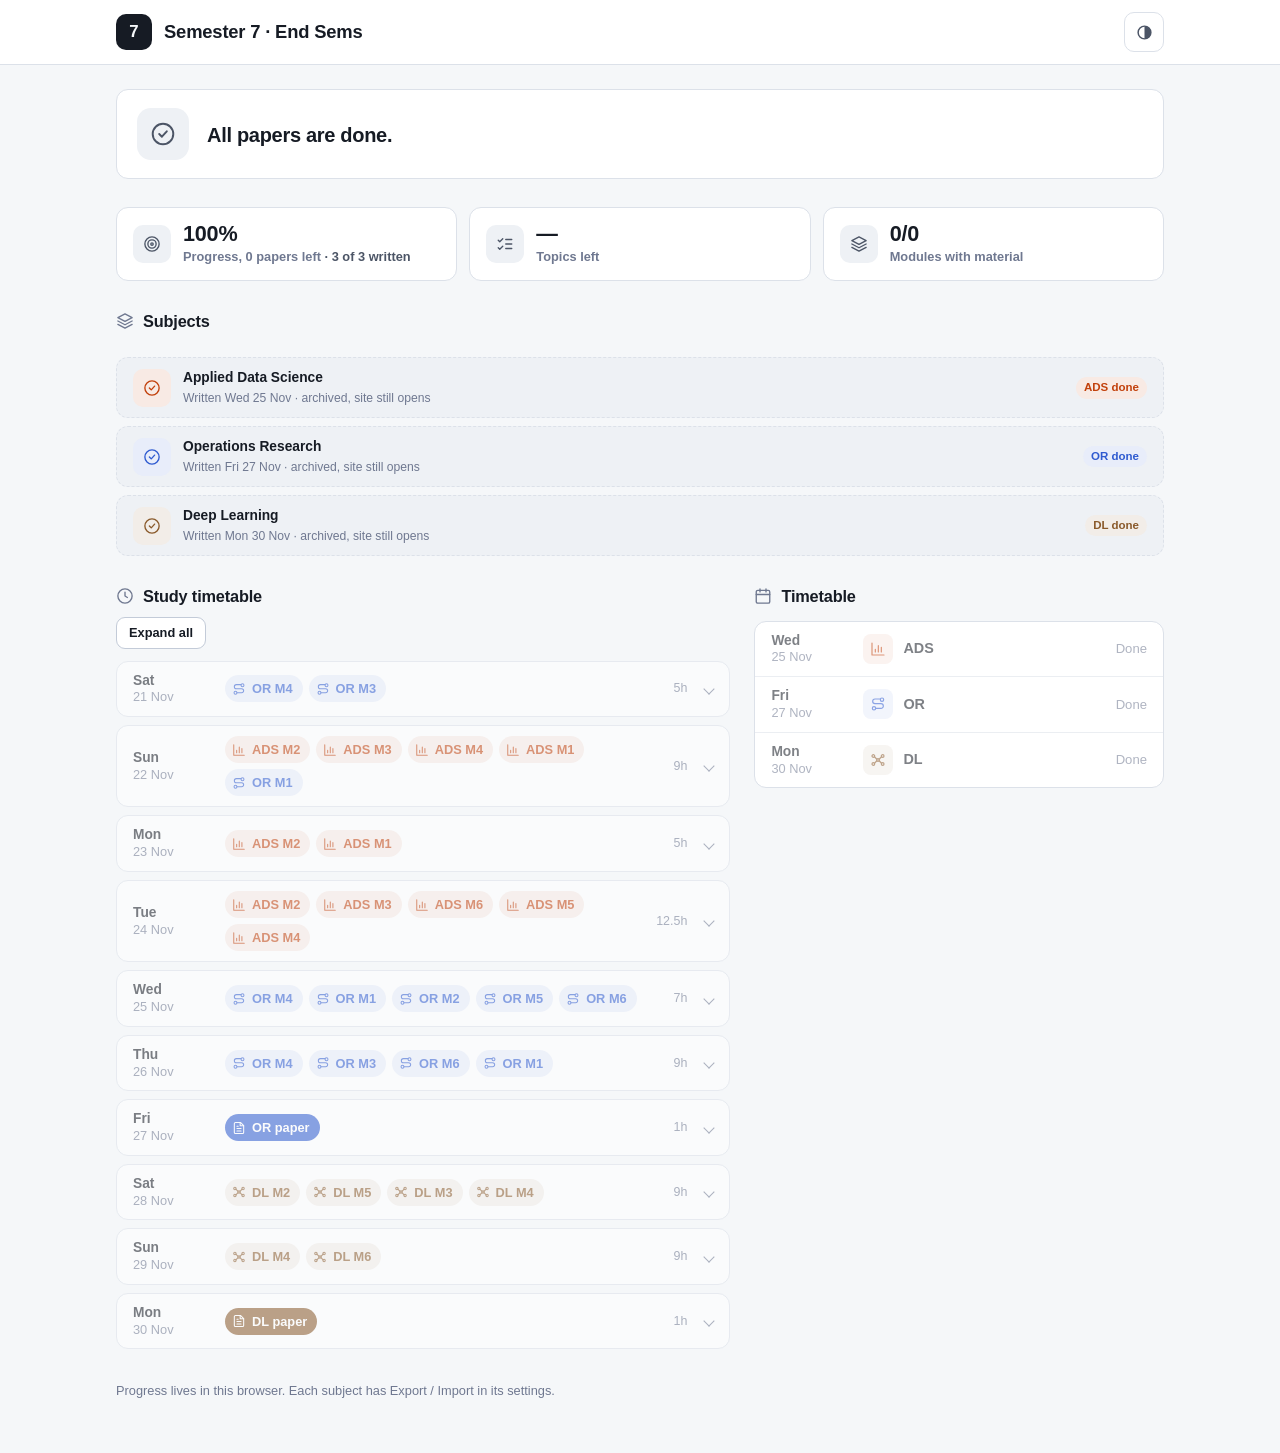
==== commit 8fd13e7b: "ADS: last-day work before the paper: hand-written 23-25 Nov plan days, subtopic files for M1-M6, ana" ====
--- a/index.html
+++ b/index.html
@@ -410,6 +410,12 @@
       return '<li class="it acc"' + accStyle(s) + '><a class="chip acc" ' + accStyle(s) + ' href="' + S.subjectHref(s) + '">' + I(it.code) + esc(s.short) + '</a><div class="tx"><b>Recall quiz</b><span class="h">' + hrs(it.h) + '</span>' +
         '<div class="fs">Notes closed. Write what you remember of ' + esc(ms || "today") + ', then check.</div></div></li>';
     }
+    if(it.kind === "task"){
+      var tm = it.h < 1 ? Math.round(it.h * 60) + " min" : (Math.round(it.h * 4) / 4) + "h";
+      return '<li class="it acc"' + accStyle(s) + '>' + (m ? mchip(it.code, m.n) : '<a class="chip acc" ' + accStyle(s) + ' href="' + S.subjectHref(s) + '">' + I(it.code) + esc(s.short) + '</a>') +
+        '<div class="tx"><b>' + esc(it.title) + '</b><span class="kd k-learn">' + esc(it.tag) + '</span><span class="h">' + tm + '</span>' +
+        '<div class="fs">' + esc(it.text) + '</div></div></li>';
+    }
     var kind = it.kind, label = KIND[kind] || kind;
     if(kind !== "revise") label += it.depth === "core" ? " &middot; Core pass" : "";
     var first = kind === "revise" ? m.first.slice(0, 3) : m.first.slice(0, it.depth === "core" ? 3 : 5);
@@ -424,12 +430,12 @@
     var seen = {}, chips = "";
     d.slots.forEach(function(sl){ sl.items.forEach(function(it){
       var id = it.kind === "last" ? "last" + it.code : it.k || ("x" + it.code);
-      if(seen[id] || it.kind === "recall" || it.kind === "mock") return;
+      if(seen[id] || it.kind === "recall" || it.kind === "mock" || (it.kind === "task" && !it.k)) return;
       seen[id] = 1;
       chips += it.kind === "last" ? '<a class="chip paper acc" ' + accStyle(S.byCode(it.code)) + ' href="' + S.subjectHref(S.byCode(it.code)) + '">' + I("paper") + esc(S.byCode(it.code).short) + ' paper</a>'
         : mchip(it.code, PLAN_CACHE.mods[it.k].n);
     }); });
-    if(!chips) d.slots.forEach(function(sl){ sl.items.forEach(function(it){ if(!seen[it.code]){ seen[it.code] = 1; chips += chip(S.byCode(it.code), {}, "", esc(S.byCode(it.code).short) + ' ' + KIND[it.kind].toLowerCase()); } }); });
+    if(!chips) d.slots.forEach(function(sl){ sl.items.forEach(function(it){ if(!seen[it.code]){ seen[it.code] = 1; chips += chip(S.byCode(it.code), {}, "", esc(S.byCode(it.code).short) + ' ' + (KIND[it.kind] || "study").toLowerCase()); } }); });
     var open = state && state.hasOwnProperty(d.ymd) ? state[d.ymd] : (isNow || (diff > 0 && S.dayDiff(now, S.studyStart()) > 0 && d.ymd === PLAN_CACHE.days[0].ymd));
     var examTag = d.exam ? '<span class="kd k-learn acc" ' + accStyle(S.byCode(d.exam)) + '>' + esc(S.byCode(d.exam).short) + ' paper ' + esc(S.EXAM.start) + '</span>' : '';
     return '<details class="dc' + (isNow ? ' now' : '') + (past ? ' past' : '') + '" data-d="' + d.ymd + '"' + (open ? ' open' : '') + '>' +
